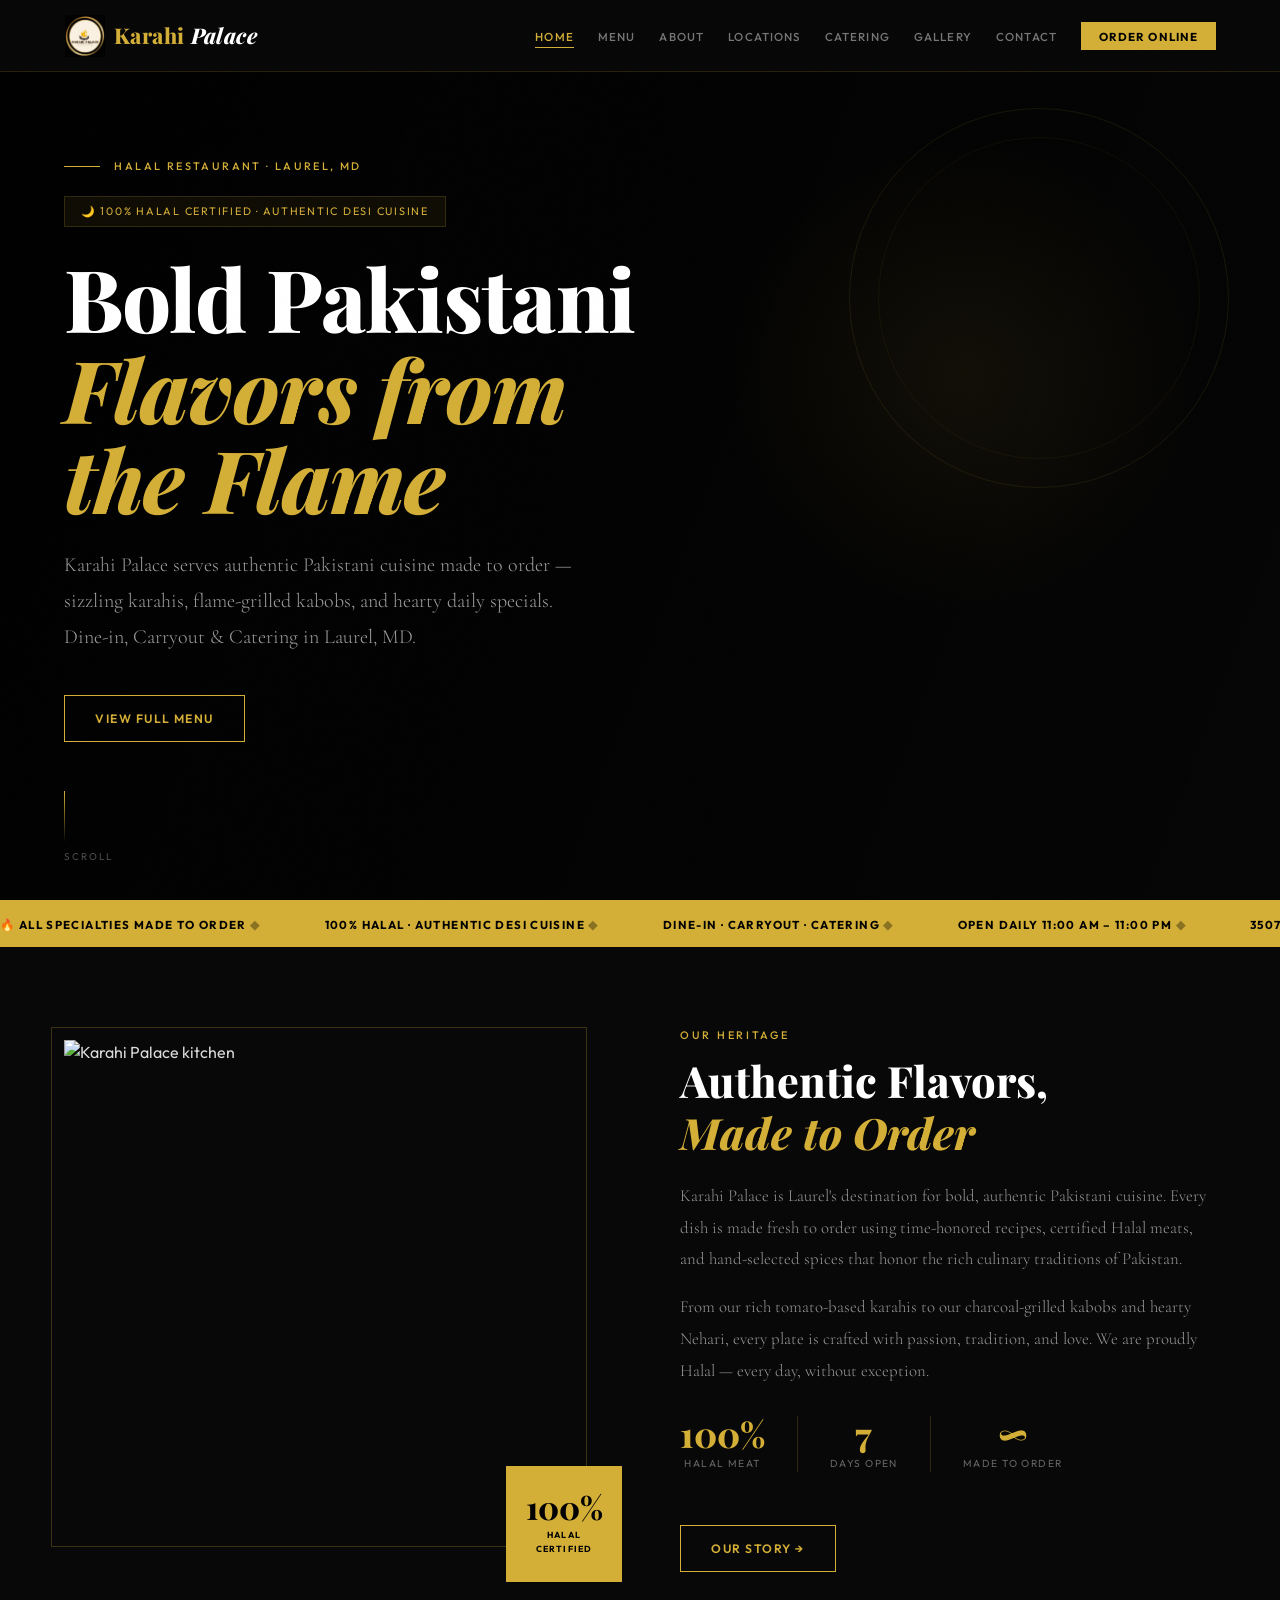
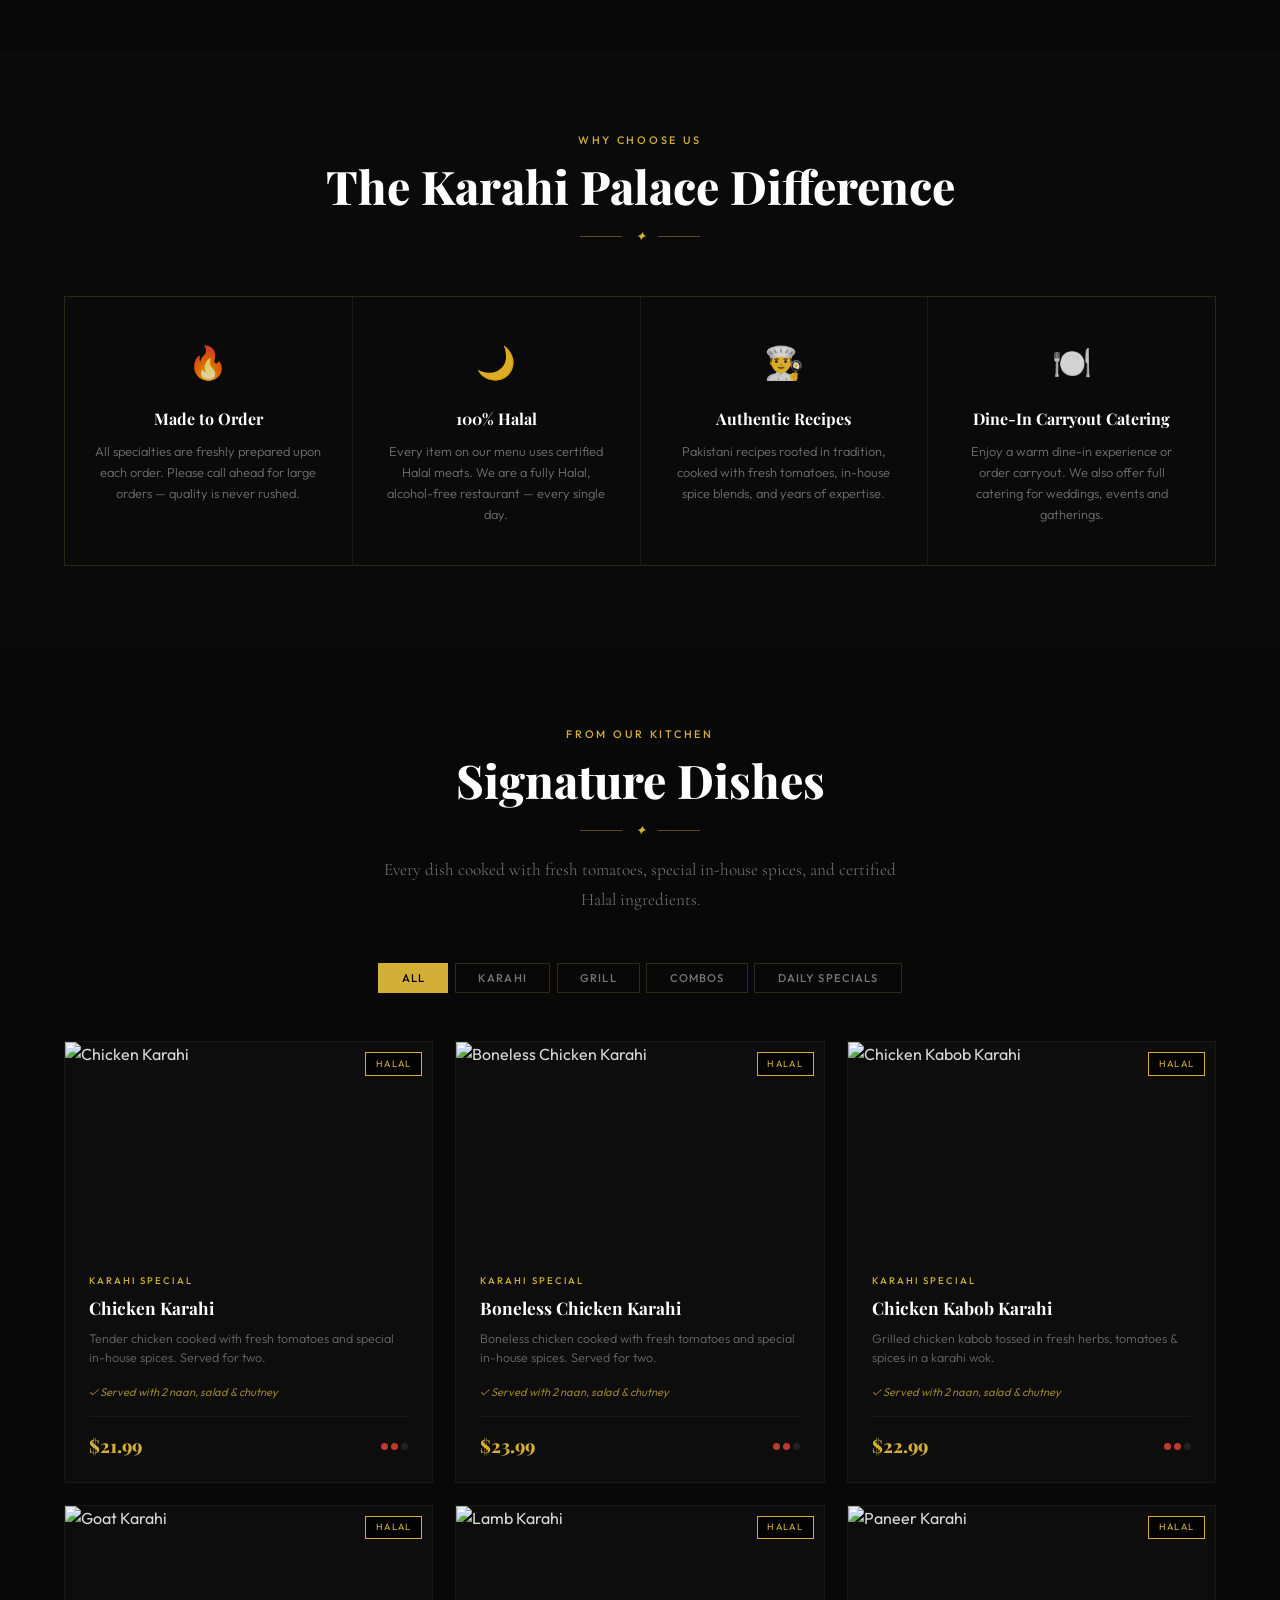
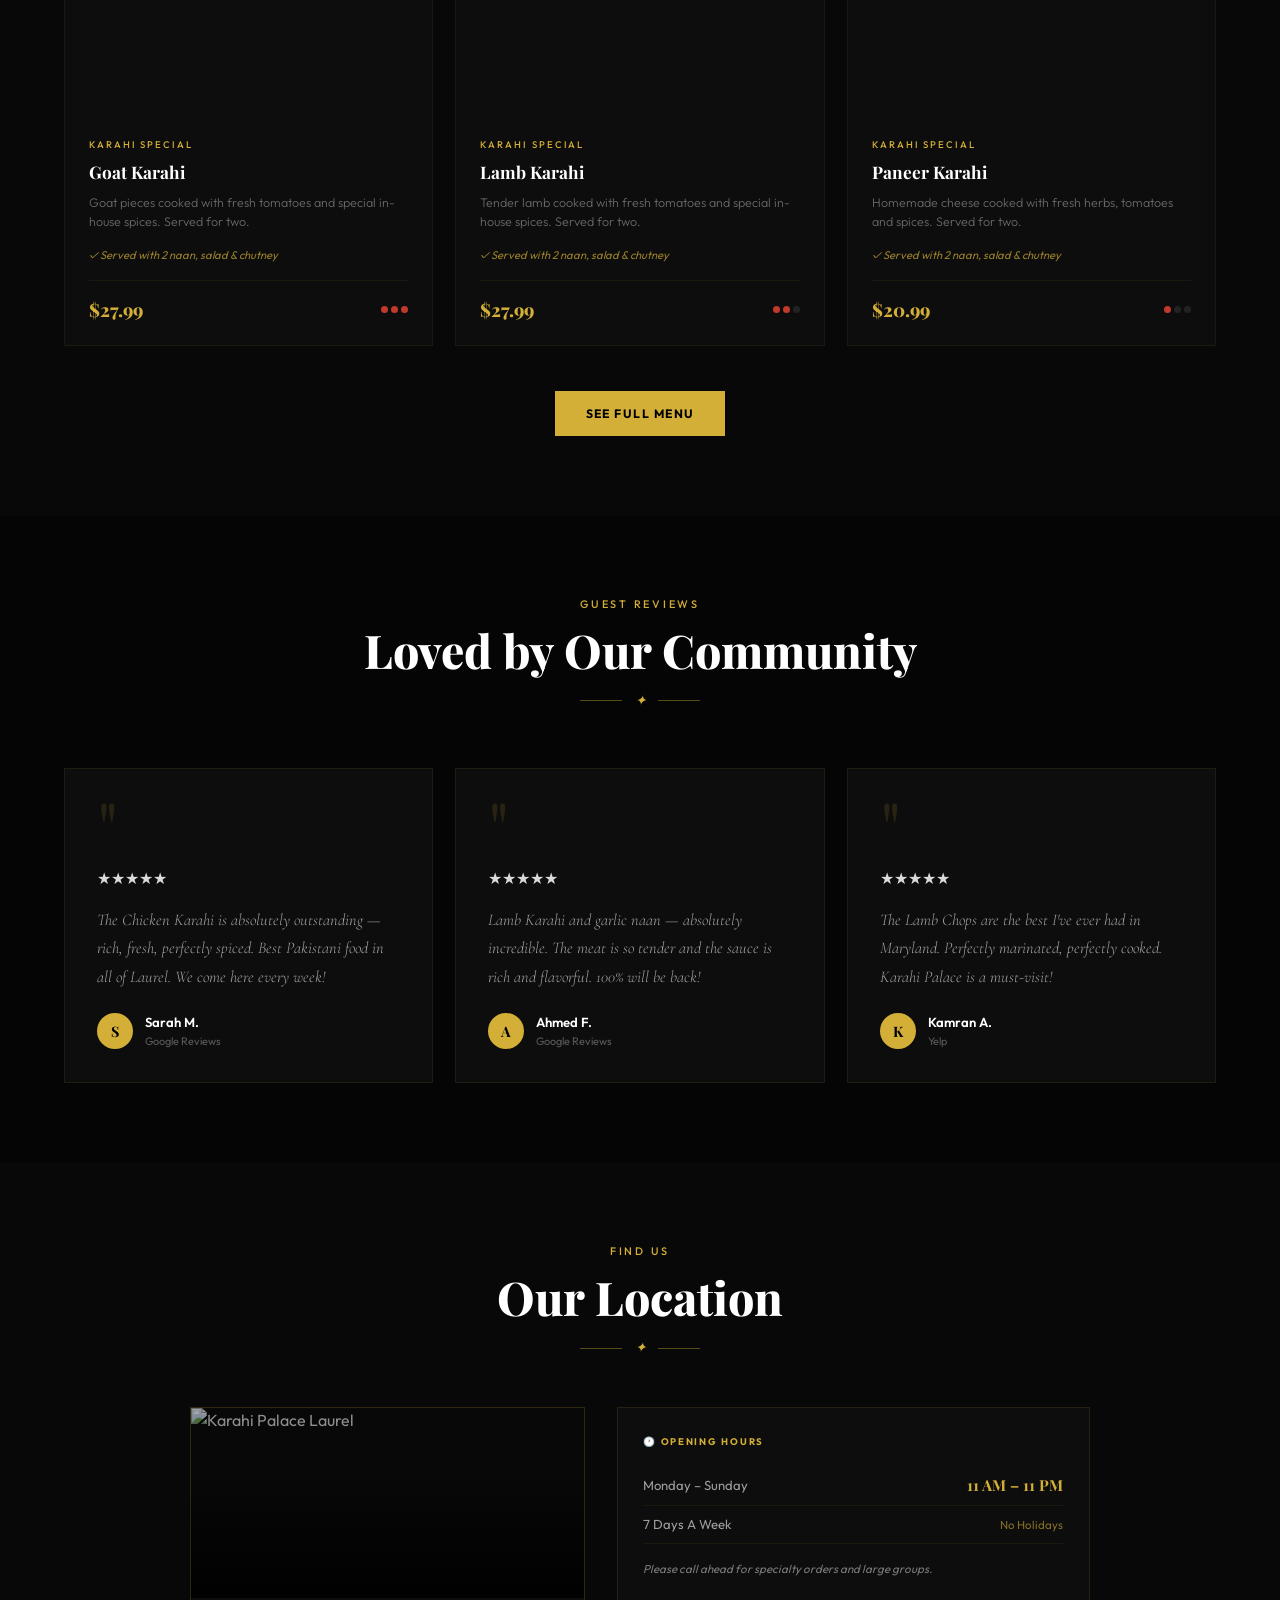
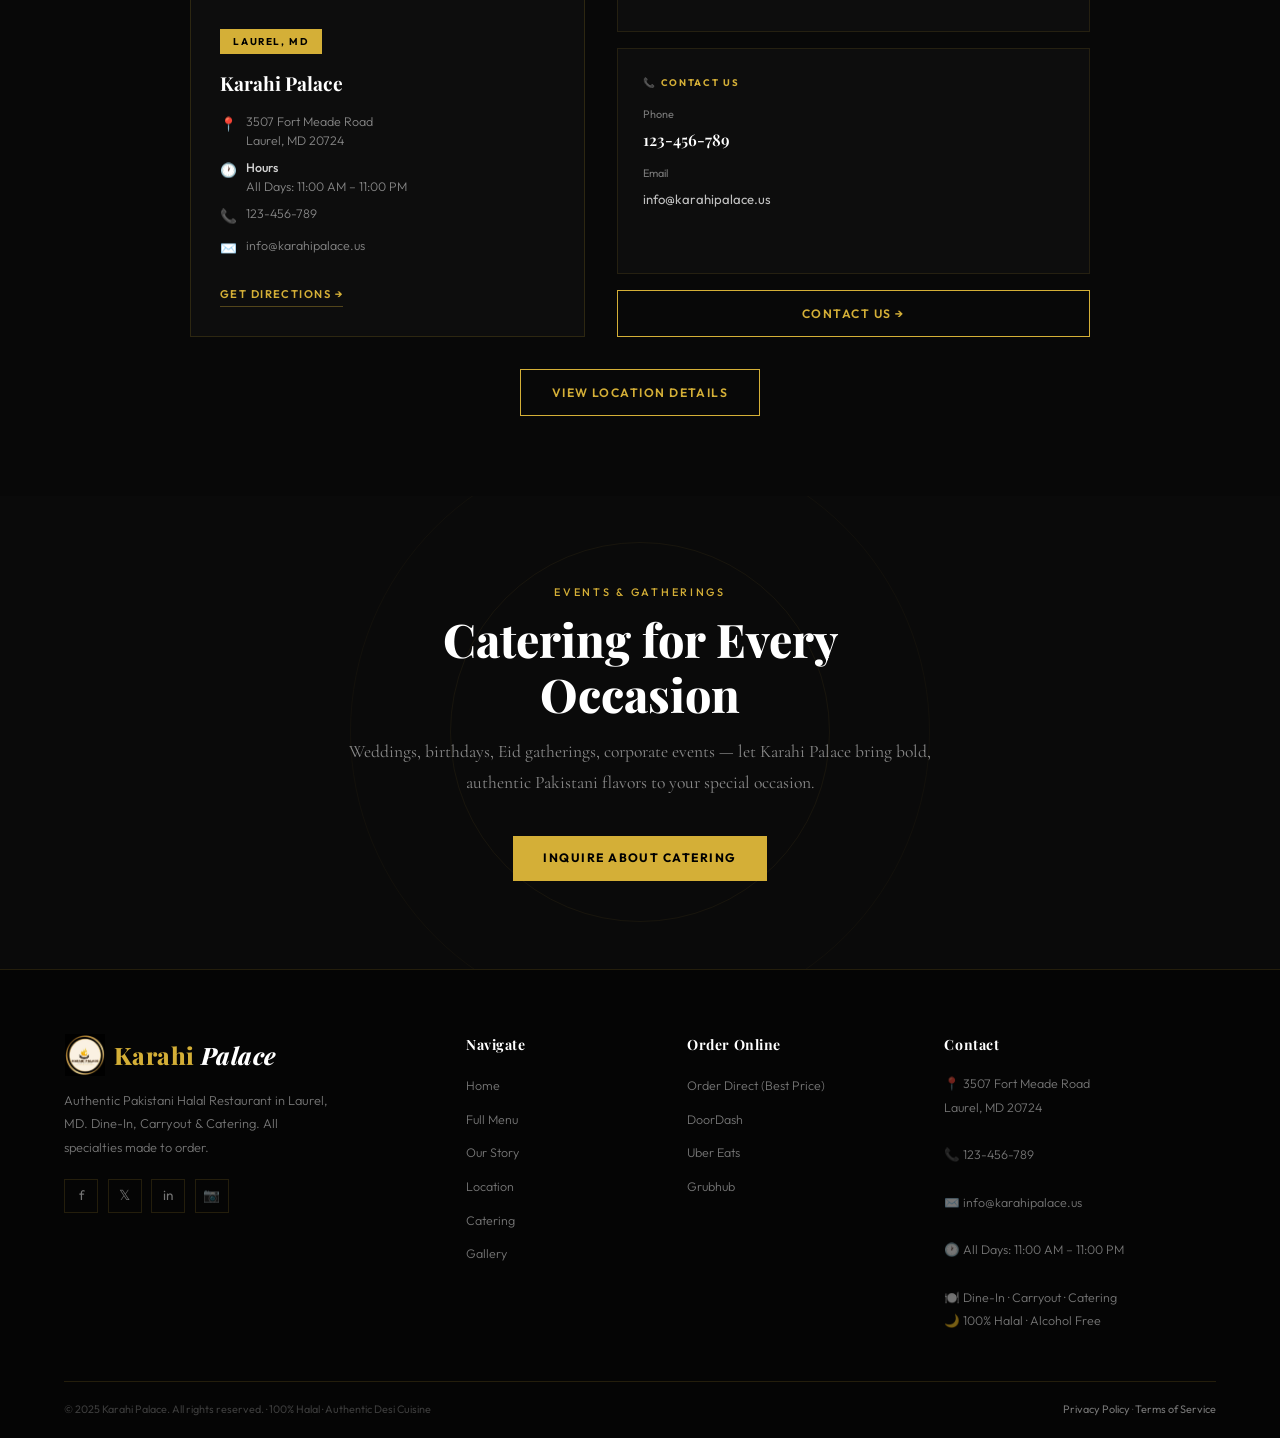
==== index.html @ b8d2f921 "Add files via upload" ====
<!DOCTYPE html>
<html lang="en">
<head>
<meta charset="UTF-8"/>
<meta name="viewport" content="width=device-width,initial-scale=1.0"/>
<link rel="icon" type="image/png" href="logo.png"/>
<title>Karahi Palace | Authentic Pakistani Cuisine | Laurel, MD</title>
<link href="https://fonts.googleapis.com/css2?family=Playfair+Display:ital,wght@0,400;0,600;0,700;0,800;1,400;1,700&family=Cormorant+Garamond:ital,wght@0,300;0,400;0,500;0,600;1,400&family=Outfit:wght@300;400;500;600;700&display=swap" rel="stylesheet"/>
<link rel="stylesheet" href="shared.css"/>
<style>
/* ── HERO ── */
.hero{position:relative;min-height:100vh;display:flex;align-items:center;overflow:hidden}
.hero-bg{position:absolute;inset:0;background:url('https://images.unsplash.com/photo-1603894584373-5ac82b2ae398?w=1920&q=80')center/cover no-repeat}
.hero-overlay{position:absolute;inset:0;background:linear-gradient(110deg,rgba(0,0,0,.93)0%,rgba(0,0,0,.72)50%,rgba(0,0,0,.38)100%)}
.hero-glow{position:absolute;top:15%;right:6%;width:480px;height:480px;border-radius:50%;background:radial-gradient(circle,rgba(212,175,55,.07)0%,transparent 70%);animation:breathe 5s ease-in-out infinite;pointer-events:none}
.hero-ring{position:absolute;top:12%;right:4%;width:380px;height:380px;border-radius:50%;border:1px solid rgba(212,175,55,.1);animation:spin 50s linear infinite;pointer-events:none}
.hero-ring::before{content:'';position:absolute;inset:28px;border-radius:50%;border:1px solid rgba(212,175,55,.06)}
@keyframes breathe{0%,100%{transform:scale(1);opacity:.5}50%{transform:scale(1.12);opacity:1}}
@keyframes spin{from{transform:rotate(0)}to{transform:rotate(360deg)}}
.hero-content{position:relative;z-index:3;padding:0 5%;max-width:750px;animation:fadeUp 1s ease both}
@keyframes fadeUp{from{opacity:0;transform:translateY(45px)}to{opacity:1;transform:translateY(0)}}
.hero-eyebrow{display:flex;align-items:center;gap:.9rem;margin-bottom:1.3rem}
.hero-eyebrow-line{width:36px;height:1px;background:var(--gold);flex-shrink:0}
.hero-eyebrow span{font-size:.68rem;letter-spacing:.22em;text-transform:uppercase;color:var(--gold);font-family:'Outfit',sans-serif;font-weight:500}
.hero-badge{display:inline-flex;align-items:center;gap:.5rem;background:rgba(212,175,55,.07);border:1px solid rgba(212,175,55,.18);padding:.38rem 1rem;font-size:.68rem;letter-spacing:.16em;text-transform:uppercase;color:var(--gold);font-family:'Outfit',sans-serif;margin-bottom:1.6rem}
.hero-title{font-family:'Playfair Display',serif;font-size:clamp(2.4rem,7vw,5.4rem);font-weight:800;line-height:1.05;color:#fff;margin-bottom:1.4rem;letter-spacing:-.01em}
.hero-title em{color:var(--gold);font-style:italic;display:block}
.hero-sub{font-family:'Cormorant Garamond',serif;font-size:clamp(1rem,2vw,1.25rem);color:rgba(255,255,255,.62);line-height:1.8;margin-bottom:2.5rem;font-weight:300;max-width:530px}
.hero-actions{display:flex;gap:1rem;flex-wrap:wrap;align-items:center}
.hero-scroll{position:absolute;bottom:2.2rem;left:5%;z-index:3;display:flex;flex-direction:column;align-items:flex-start;gap:.4rem}
.scroll-text{font-size:.62rem;letter-spacing:.2em;text-transform:uppercase;color:rgba(255,255,255,.3);font-family:'Outfit',sans-serif}
.scroll-bar{width:1px;height:52px;background:linear-gradient(to bottom,var(--gold),transparent);animation:scrollDrop 2.5s ease-in-out infinite}
@keyframes scrollDrop{0%{transform:scaleY(0);transform-origin:top;opacity:0}50%{transform:scaleY(1);opacity:1}100%{transform:scaleY(0);transform-origin:bottom;opacity:0}}

/* TICKER */
.promo-ticker{background:var(--gold);padding:.68rem 0;overflow:hidden;white-space:nowrap}
.ticker-track{display:inline-flex;gap:4rem;animation:ticker 28s linear infinite}
.ticker-item{font-size:.72rem;font-weight:700;letter-spacing:.12em;text-transform:uppercase;color:#000;font-family:'Outfit',sans-serif}
.ticker-sep{color:rgba(0,0,0,.35)}
@keyframes ticker{from{transform:translateX(0)}to{transform:translateX(-50%)}}

/* ABOUT STRIP */
.about-strip{background:var(--black);padding:5rem 5%}
.about-strip-inner{display:grid;grid-template-columns:1fr 1fr;gap:5rem;align-items:center;max-width:1200px;margin:0 auto}
.about-img-wrap{position:relative}
.about-img-wrap img{width:100%;height:520px;object-fit:cover;display:block}
.about-frame{position:absolute;top:-13px;left:-13px;right:13px;bottom:13px;border:1px solid rgba(212,175,55,.25);pointer-events:none}
.about-badge{position:absolute;bottom:-22px;right:-22px;background:var(--gold);color:#000;padding:1.6rem;width:116px;height:116px;display:flex;flex-direction:column;align-items:center;justify-content:center;text-align:center}
.about-badge strong{font-family:'Playfair Display',serif;font-size:2rem;font-weight:800;line-height:1;display:block}
.about-badge span{font-size:.55rem;letter-spacing:.13em;text-transform:uppercase;font-family:'Outfit',sans-serif;font-weight:700;margin-top:.3rem}
.about-text .eyebrow-center{text-align:left}
.about-text h2{font-family:'Playfair Display',serif;font-size:clamp(1.8rem,3.5vw,2.7rem);font-weight:800;color:#fff;margin:.5rem 0 1.3rem;line-height:1.2}
.about-text h2 em{color:var(--gold);font-style:italic}
.about-text p{font-family:'Cormorant Garamond',serif;font-size:1.05rem;color:rgba(255,255,255,.58);line-height:1.9;margin-bottom:1rem;font-weight:300}
.about-stats{display:flex;gap:2rem;margin:1.8rem 0;flex-wrap:wrap}
.stat-item{text-align:center;padding-right:2rem;border-right:1px solid rgba(212,175,55,.18)}
.stat-item:last-child{border-right:none;padding-right:0}
.stat-num{font-family:'Playfair Display',serif;font-size:2.2rem;font-weight:800;color:var(--gold);line-height:1;display:block}
.stat-label{font-size:.64rem;letter-spacing:.14em;text-transform:uppercase;color:rgba(255,255,255,.38);font-family:'Outfit',sans-serif;margin-top:.3rem;display:block}

/* FEATURES */
.features-section{background:#0a0a0a;padding:5rem 5%}
.features-grid{display:grid;grid-template-columns:repeat(4,1fr);gap:1px;background:rgba(212,175,55,.09);border:1px solid rgba(212,175,55,.09);margin-top:3rem}
.feature-box{background:#0a0a0a;padding:2.5rem 1.8rem;text-align:center;position:relative;overflow:hidden;transition:background .3s}
.feature-box::before{content:'';position:absolute;top:0;left:0;right:0;height:2px;background:var(--gold);transform:scaleX(0);transform-origin:left;transition:transform .5s}
.feature-box:hover{background:#0f0f0f}
.feature-box:hover::before{transform:scaleX(1)}
.feature-icon{font-size:2rem;margin-bottom:1.1rem;display:block}
.feature-title{font-family:'Playfair Display',serif;font-size:1rem;font-weight:700;color:#fff;margin-bottom:.6rem}
.feature-desc{font-size:.8rem;color:rgba(255,255,255,.42);line-height:1.65;font-family:'Outfit',sans-serif;font-weight:300}

/* MENU PREVIEW */
.menu-preview{background:var(--black);padding:5rem 5%}
.menu-tabs-wrap{display:flex;justify-content:center;gap:.4rem;flex-wrap:wrap;margin-bottom:3rem}
.tab-pill{background:transparent;border:1px solid rgba(212,175,55,.2);color:rgba(255,255,255,.45);padding:.45rem 1.4rem;font-size:.7rem;letter-spacing:.1em;text-transform:uppercase;cursor:pointer;font-family:'Outfit',sans-serif;font-weight:500;transition:all .3s}
.tab-pill.active,.tab-pill:hover{background:var(--gold);border-color:var(--gold);color:#000}
.menu-cards{display:grid;grid-template-columns:repeat(3,1fr);gap:1.4rem;margin-bottom:2.8rem}
.dish-card{background:var(--card-bg);border:1px solid rgba(212,175,55,.07);overflow:hidden;transition:transform .4s,box-shadow .4s,border-color .4s;display:flex;flex-direction:column}
.dish-card:hover{transform:translateY(-6px);box-shadow:0 28px 55px rgba(0,0,0,.6);border-color:rgba(212,175,55,.28)}
.dish-card-img-wrap{overflow:hidden;position:relative;flex-shrink:0}
.dish-card-img{width:100%;height:210px;object-fit:cover;transition:transform .6s}
.dish-card:hover .dish-card-img{transform:scale(1.07)}
.dish-halal{position:absolute;top:10px;right:10px;background:rgba(0,0,0,.78);border:1px solid var(--gold);padding:.2rem .6rem;font-size:.58rem;letter-spacing:.14em;text-transform:uppercase;color:var(--gold);font-family:'Outfit',sans-serif}
.dish-card-body{padding:1.3rem 1.5rem;flex:1;display:flex;flex-direction:column}
.dish-cat{font-size:.6rem;letter-spacing:.2em;text-transform:uppercase;color:var(--gold);font-family:'Outfit',sans-serif;font-weight:500;margin-bottom:.35rem}
.dish-name{font-family:'Playfair Display',serif;font-size:1.08rem;font-weight:700;color:#fff;margin-bottom:.45rem}
.dish-desc{font-size:.78rem;color:rgba(255,255,255,.38);line-height:1.55;font-family:'Outfit',sans-serif;font-weight:300;flex:1;margin-bottom:1rem}
.dish-includes{font-size:.7rem;color:rgba(212,175,55,.7);font-family:'Outfit',sans-serif;font-style:italic;margin-bottom:.9rem}
.dish-footer{display:flex;justify-content:space-between;align-items:center;border-top:1px solid rgba(212,175,55,.07);padding-top:.9rem}
.dish-price{font-family:'Playfair Display',serif;font-size:1.15rem;font-weight:800;color:var(--gold)}
.dish-spice{display:flex;gap:3px}
.sp{width:7px;height:7px;border-radius:50%;background:rgba(255,255,255,.09)}
.sp.on{background:#c0392b}

/* SAVINGS */
.savings-section{background:var(--gold);padding:5rem 5%}
.savings-inner{max-width:1100px;margin:0 auto;display:grid;grid-template-columns:1.2fr 1fr;gap:5rem;align-items:center}
.savings-text h2{font-family:'Playfair Display',serif;font-size:clamp(1.9rem,4vw,2.9rem);font-weight:800;color:#000;margin-bottom:.9rem;line-height:1.15}
.savings-text p{font-size:.9rem;color:rgba(0,0,0,.68);line-height:1.8;font-family:'Outfit',sans-serif;margin-bottom:1.8rem}
.savings-numbers{display:flex;gap:2.5rem;flex-wrap:wrap}
.save-stat strong{font-family:'Playfair Display',serif;font-size:2.8rem;font-weight:800;color:#000;display:block;line-height:1}
.save-stat span{font-size:.68rem;letter-spacing:.14em;text-transform:uppercase;color:rgba(0,0,0,.55);font-family:'Outfit',sans-serif}
.platforms{display:flex;flex-direction:column;gap:.9rem}
.platform-row{display:flex;align-items:center;justify-content:space-between;background:rgba(0,0,0,.07);padding:1.1rem 1.4rem}
.platform-name{font-family:'Outfit',sans-serif;font-size:.82rem;font-weight:600;color:#000}
.platform-save{font-family:'Playfair Display',serif;font-size:1.05rem;font-weight:700;color:#000}
.platform-vs{font-size:.66rem;color:rgba(0,0,0,.48);font-family:'Outfit',sans-serif;margin-top:.1rem}

/* REVIEWS */
.reviews-section{background:#050505;padding:5rem 5%}
.reviews-grid{display:grid;grid-template-columns:repeat(3,1fr);gap:1.4rem;margin-top:3.5rem}
.review-card{background:#0d0d0d;border:1px solid rgba(212,175,55,.09);padding:2rem;transition:border-color .3s}
.review-card:hover{border-color:rgba(212,175,55,.38)}
.review-qmark{font-family:'Playfair Display',serif;font-size:4.5rem;line-height:.7;color:var(--gold);opacity:.13;margin-bottom:.9rem;display:block}
.review-stars{display:flex;gap:2px;margin-bottom:.9rem}
.star-icon{color:var(--gold);font-size:.88rem}
.review-text{font-family:'Cormorant Garamond',serif;font-size:1.02rem;color:rgba(255,255,255,.62);line-height:1.75;font-weight:300;margin-bottom:1.3rem;font-style:italic}
.reviewer{display:flex;align-items:center;gap:.75rem}
.reviewer-av{width:36px;height:36px;border-radius:50%;background:var(--gold);display:flex;align-items:center;justify-content:center;font-family:'Playfair Display',serif;font-size:.9rem;font-weight:700;color:#000;flex-shrink:0}
.reviewer-name{font-size:.82rem;font-weight:600;color:#fff;font-family:'Outfit',sans-serif}
.reviewer-src{font-size:.68rem;color:rgba(255,255,255,.32);font-family:'Outfit',sans-serif}

/* LOCATIONS PREVIEW */
.locations-section{background:var(--black);padding:5rem 5%}
.loc-cards{display:grid;grid-template-columns:1fr 1fr;gap:1.8rem;max-width:900px;margin:3rem auto 0}
.loc-card{border:1px solid rgba(212,175,55,.18);overflow:hidden;transition:transform .3s,border-color .3s}
.loc-card:hover{transform:translateY(-4px);border-color:rgba(212,175,55,.4)}
.loc-card-top{height:190px;position:relative}
.loc-card-top img{width:100%;height:100%;object-fit:cover;filter:grayscale(.25) brightness(.65)}
.loc-card-top::after{content:'';position:absolute;inset:0;background:linear-gradient(to bottom,transparent 30%,rgba(0,0,0,.92))}
.loc-card-body{background:#0d0d0d;padding:1.8rem}
.loc-badge{display:inline-block;background:var(--gold);color:#000;font-size:.62rem;letter-spacing:.16em;text-transform:uppercase;padding:.28rem .85rem;font-family:'Outfit',sans-serif;font-weight:700;margin-bottom:.85rem}
.loc-name{font-family:'Playfair Display',serif;font-size:1.2rem;font-weight:700;color:#fff;margin-bottom:.9rem}
.loc-detail{display:flex;gap:.6rem;align-items:flex-start;margin-bottom:.55rem}
.loc-detail-icon{color:var(--gold);font-size:.85rem;flex-shrink:0;margin-top:1px}
.loc-detail-text{font-size:.78rem;color:rgba(255,255,255,.5);line-height:1.5;font-family:'Outfit',sans-serif;font-weight:300}
.loc-detail-text strong{color:rgba(255,255,255,.82);font-weight:500;display:block}
.loc-dir{display:inline-flex;align-items:center;gap:.4rem;margin-top:1.1rem;font-size:.7rem;letter-spacing:.13em;text-transform:uppercase;color:var(--gold);font-family:'Outfit',sans-serif;font-weight:600;text-decoration:none;border-bottom:1px solid rgba(212,175,55,.35);padding-bottom:2px;transition:border-color .3s}
.loc-dir:hover{border-color:var(--gold)}

/* CATERING CTA */
.catering-cta{background:#0a0a0a;padding:5.5rem 5%;text-align:center;position:relative;overflow:hidden}
.catering-cta::before{content:'';position:absolute;top:50%;left:50%;transform:translate(-50%,-50%);width:580px;height:580px;border-radius:50%;border:1px solid rgba(212,175,55,.04);pointer-events:none}
.catering-cta::after{content:'';position:absolute;top:50%;left:50%;transform:translate(-50%,-50%);width:380px;height:380px;border-radius:50%;border:1px solid rgba(212,175,55,.07);pointer-events:none}
.catering-cta-inner{position:relative;z-index:1;max-width:600px;margin:0 auto}
.catering-cta h2{font-family:'Playfair Display',serif;font-size:clamp(1.8rem,4vw,2.9rem);font-weight:800;color:#fff;margin-bottom:.9rem;line-height:1.2}
.catering-cta p{font-family:'Cormorant Garamond',serif;font-size:1.1rem;color:rgba(255,255,255,.52);line-height:1.75;margin-bottom:2.3rem}

/* ══ RESPONSIVE ══ */
@media(max-width:1024px){
  .about-strip-inner{grid-template-columns:1fr;gap:3.5rem}
  .about-img-wrap img{height:400px}
  .about-badge{bottom:-18px;right:-10px;width:100px;height:100px;padding:1.2rem}
  .about-badge strong{font-size:1.7rem}
  .features-grid{grid-template-columns:repeat(2,1fr)}
  .menu-cards{grid-template-columns:repeat(2,1fr)}
  .savings-inner{grid-template-columns:1fr;gap:3rem}
  .reviews-grid{grid-template-columns:repeat(2,1fr)}
  .hero-ring,.hero-glow{display:none}
}
@media(max-width:768px){
  .hero{min-height:100svh}
  .hero-content{padding:0 4%;max-width:100%}
  .hero-title{font-size:clamp(2rem,8vw,3.2rem)}
  .hero-sub{font-size:1rem;max-width:100%}
  .hero-actions{flex-direction:column;align-items:flex-start;gap:.8rem}
  .about-strip{padding:4rem 4%}
  .about-badge{width:90px;height:90px;bottom:-16px;right:-8px;padding:1rem}
  .about-badge strong{font-size:1.5rem}
  .features-section{padding:4rem 4%}
  .menu-preview{padding:4rem 4%}
  .menu-cards{grid-template-columns:1fr}
  .savings-section{padding:4rem 4%}
  .savings-numbers{gap:1.5rem}
  .reviews-section{padding:4rem 4%}
  .reviews-grid{grid-template-columns:1fr}
  .locations-section{padding:4rem 4%}
  .loc-cards{grid-template-columns:1fr;max-width:500px}
  .loc-grid-layout{grid-template-columns:1fr !important}
  .catering-cta{padding:4rem 4%}
  .catering-cta::before,.catering-cta::after{display:none}
  .about-stats{gap:1.2rem}
  .stat-item{padding-right:1.2rem}
}
@media(max-width:480px){
  .hero-title{font-size:2rem}
  .hero-badge{font-size:.6rem}
  .features-grid{grid-template-columns:1fr}
  .menu-tabs-wrap{gap:.3rem}
  .tab-pill{padding:.4rem 1rem;font-size:.65rem}
  .platform-row{flex-direction:column;align-items:flex-start;gap:.3rem}
  .savings-numbers{flex-direction:column;gap:1rem}
}
</style>
</head>
<body>

<nav class="navbar" id="navbar">
  <a href="index.html" class="nav-logo" style="display:flex;align-items:center;gap:0;"><img src="logo.png" alt="Karahi Palace Logo" style="height:42px;width:42px;object-fit:contain;flex-shrink:0;margin-right:2px;">Karahi <em>Palace</em></a>
  <ul class="nav-links">
    <li><a href="index.html" class="active">Home</a></li>
    <li><a href="menu.html">Menu</a></li>
    <li><a href="about.html">About</a></li>
    <li><a href="locations.html">Locations</a></li>
    <li><a href="catering.html">Catering</a></li>
    <li><a href="gallery.html">Gallery</a></li>
    <li><a href="contact.html">Contact</a></li>
    <li><a href="order.html" class="nav-order-btn">Order Online</a></li>
  </ul>
  <button class="hamburger" id="hamburger" aria-label="Open menu"><span></span><span></span><span></span></button>
</nav>

<div class="mobile-nav" id="mobileNav">
  <ul>
    <li><a href="index.html">Home</a></li>
    <li><a href="menu.html">Menu</a></li>
    <li><a href="about.html">About</a></li>
    <li><a href="locations.html">Locations</a></li>
    <li><a href="catering.html">Catering</a></li>
    <li><a href="gallery.html">Gallery</a></li>
    <li><a href="contact.html">Contact</a></li>
  <li><a href="order.html" class="mobile-order">Order Online</a></li>
  </ul>
</div>

<!-- HERO -->
<section class="hero">
  <div class="hero-bg"></div>
  <div class="hero-overlay"></div>
  <div class="hero-glow"></div>
  <div class="hero-ring"></div>
  <div class="hero-content">
    <div class="hero-eyebrow"><div class="hero-eyebrow-line"></div><span>Halal Restaurant · Laurel, MD</span></div>
    <div class="hero-badge">🌙 100% Halal Certified · Authentic Desi Cuisine</div>
    <h1 class="hero-title">Bold Pakistani<br/><em>Flavors from the Flame</em></h1>
    <p class="hero-sub">Karahi Palace serves authentic Pakistani cuisine made to order — sizzling karahis, flame-grilled kabobs, and hearty daily specials. Dine-in, Carryout & Catering in Laurel, MD.</p>
    <div class="hero-actions">
      <!-- <a href="#" class="btn-gold">Order Online</a> -->
      <a href="menu.html" class="btn-outline-gold">View Full Menu</a>
    </div>
  </div>
  <div class="hero-scroll"><div class="scroll-bar"></div><span class="scroll-text">Scroll</span></div>
</section>

<!-- TICKER -->
<div class="promo-ticker">
  <div class="ticker-track">
    <span class="ticker-item">🔥 All Specialties Made to Order <span class="ticker-sep">◆</span></span>
    <span class="ticker-item">100% Halal · Authentic Desi Cuisine <span class="ticker-sep">◆</span></span>
    <span class="ticker-item">Dine-In · Carryout · Catering <span class="ticker-sep">◆</span></span>
    <span class="ticker-item">Open Daily 11:00 AM – 11:00 PM <span class="ticker-sep">◆</span></span>
    <span class="ticker-item">3507 Fort Meade Rd, Laurel, MD 20724 <span class="ticker-sep">◆</span></span>
    <span class="ticker-item">🔥 All Specialties Made to Order <span class="ticker-sep">◆</span></span>
    <span class="ticker-item">100% Halal · Authentic Desi Cuisine <span class="ticker-sep">◆</span></span>
    <span class="ticker-item">Dine-In · Carryout · Catering <span class="ticker-sep">◆</span></span>
    <span class="ticker-item">Open Daily 11:00 AM – 11:00 PM <span class="ticker-sep">◆</span></span>
    <span class="ticker-item">3507 Fort Meade Rd, Laurel, MD 20724 <span class="ticker-sep">◆</span></span>
  </div>
</div>

<!-- ABOUT STRIP -->
<section class="about-strip">
  <div class="about-strip-inner">
    <div class="about-img-wrap reveal">
      <img src="https://images.unsplash.com/photo-1574484284002-952d92456975?w=800&q=85" alt="Karahi Palace kitchen"/>
      <div class="about-frame"></div>
      <div class="about-badge"><strong>100%</strong><span>Halal Certified</span></div>
    </div>
    <div class="about-text reveal reveal-d1">
      <span class="eyebrow-center">Our Heritage</span>
      <h2>Authentic Flavors,<br/><em>Made to Order</em></h2>
      <p>Karahi Palace is Laurel's destination for bold, authentic Pakistani cuisine. Every dish is made fresh to order using time-honored recipes, certified Halal meats, and hand-selected spices that honor the rich culinary traditions of Pakistan.</p>
      <p>From our rich tomato-based karahis to our charcoal-grilled kabobs and hearty Nehari, every plate is crafted with passion, tradition, and love. We are proudly Halal — every day, without exception.</p>
      <div class="about-stats">
        <div class="stat-item"><span class="stat-num">100%</span><span class="stat-label">Halal Meat</span></div>
        <div class="stat-item"><span class="stat-num">7</span><span class="stat-label">Days Open</span></div>
        <div class="stat-item"><span class="stat-num">∞</span><span class="stat-label">Made to Order</span></div>
      </div>
      <a href="about.html" class="btn-outline-gold" style="margin-top:1.5rem">Our Story →</a>
    </div>
  </div>
</section>

<!-- FEATURES -->
<section class="features-section">
  <div class="section-header reveal">
    <span class="eyebrow-center">Why Choose Us</span>
    <h2 class="section-title">The Karahi Palace Difference</h2>
    <div class="gold-divider"><span></span><i>✦</i><span></span></div>
  </div>
  <div class="features-grid">
    <div class="feature-box reveal"><span class="feature-icon">🔥</span><div class="feature-title">Made to Order</div><div class="feature-desc">All specialties are freshly prepared upon each order. Please call ahead for large orders — quality is never rushed.</div></div>
    <div class="feature-box reveal reveal-d1"><span class="feature-icon">🌙</span><div class="feature-title">100% Halal</div><div class="feature-desc">Every item on our menu uses certified Halal meats. We are a fully Halal, alcohol-free restaurant — every single day.</div></div>
    <div class="feature-box reveal reveal-d2"><span class="feature-icon">👨‍🍳</span><div class="feature-title">Authentic Recipes</div><div class="feature-desc">Pakistani recipes rooted in tradition, cooked with fresh tomatoes, in-house spice blends, and years of expertise.</div></div>
    <div class="feature-box reveal reveal-d3"><span class="feature-icon">🍽️</span><div class="feature-title">Dine-In Carryout Catering</div><div class="feature-desc">Enjoy a warm dine-in experience or order carryout. We also offer full catering for weddings, events and gatherings.</div></div>
  </div>
</section>

<!-- MENU PREVIEW -->
<section class="menu-preview">
  <div class="section-header reveal">
    <span class="eyebrow-center">From Our Kitchen</span>
    <h2 class="section-title">Signature Dishes</h2>
    <div class="gold-divider"><span></span><i>✦</i><span></span></div>
    <p class="section-sub">Every dish cooked with fresh tomatoes, special in-house spices, and certified Halal ingredients.</p>
  </div>
  <div class="menu-tabs-wrap">
    <button class="tab-pill active" data-tab="all">All</button>
    <button class="tab-pill" data-tab="karahi">Karahi</button>
    <button class="tab-pill" data-tab="grill">Grill</button>
    <button class="tab-pill" data-tab="combo">Combos</button>
    <button class="tab-pill" data-tab="special">Daily Specials</button>
  </div>
  <div class="menu-cards" id="homeMenuGrid"></div>
  <div style="text-align:center"><a href="menu.html" class="btn-gold">See Full Menu</a></div>
</section>

<!-- SAVINGS -->
<!-- <section class="savings-section">
  <div class="savings-inner">
    <div class="savings-text reveal">
      <h2>Order Direct & Save More</h2>
      <p>Skip third-party delivery apps and their hidden fees. When you order directly through us, you get the full menu experience at the best possible price.</p>
      <div class="savings-numbers">
        <div class="save-stat"><strong>$0</strong><span>Service Fees</span></div>
        <div class="save-stat"><strong>35%</strong><span>Avg Savings</span></div>
        <div class="save-stat"><strong>🏆</strong><span>Earn Rewards</span></div>
      </div>
      <a href="#" class="btn-black" style="margin-top:2rem">Order Now — No Fees</a>
    </div>
    <div class="platforms reveal reveal-d1">
      <div class="platform-row"><div class="platform-name">Order via Our Website</div><div><div class="platform-save">Best Price</div><div class="platform-vs">✓ No fees · Earn rewards</div></div></div>
      <div class="platform-row"><div class="platform-name">DoorDash</div><div><div class="platform-save">+15–30% Extra</div><div class="platform-vs">Service + delivery fees</div></div></div>
      <div class="platform-row"><div class="platform-name">Uber Eats</div><div><div class="platform-save">+15–35% Extra</div><div class="platform-vs">Service + delivery fees</div></div></div>
      <div class="platform-row"><div class="platform-name">Grubhub</div><div><div class="platform-save">+15–25% Extra</div><div class="platform-vs">Service + delivery fees</div></div></div>
    </div>
  </div>
</section> -->

<!-- REVIEWS -->
<section class="reviews-section">
  <div class="section-header reveal">
    <span class="eyebrow-center">Guest Reviews</span>
    <h2 class="section-title">Loved by Our Community</h2>
    <div class="gold-divider"><span></span><i>✦</i><span></span></div>
  </div>
  <div class="reviews-grid">
    <div class="review-card reveal"><span class="review-qmark">"</span><div class="review-stars">★★★★★</div><p class="review-text">The Chicken Karahi is absolutely outstanding — rich, fresh, perfectly spiced. Best Pakistani food in all of Laurel. We come here every week!</p><div class="reviewer"><div class="reviewer-av">S</div><div><div class="reviewer-name">Sarah M.</div><div class="reviewer-src">Google Reviews</div></div></div></div>
    <div class="review-card reveal reveal-d1"><span class="review-qmark">"</span><div class="review-stars">★★★★★</div><p class="review-text">Lamb Karahi and garlic naan — absolutely incredible. The meat is so tender and the sauce is rich and flavorful. 100% will be back!</p><div class="reviewer"><div class="reviewer-av">A</div><div><div class="reviewer-name">Ahmed F.</div><div class="reviewer-src">Google Reviews</div></div></div></div>
    <div class="review-card reveal reveal-d2"><span class="review-qmark">"</span><div class="review-stars">★★★★★</div><p class="review-text">The Lamb Chops are the best I've ever had in Maryland. Perfectly marinated, perfectly cooked. Karahi Palace is a must-visit!</p><div class="reviewer"><div class="reviewer-av">K</div><div><div class="reviewer-name">Kamran A.</div><div class="reviewer-src">Yelp</div></div></div></div>
  </div>
</section>

<!-- LOCATIONS -->
<section class="locations-section">
  <div class="section-header reveal">
    <span class="eyebrow-center">Find Us</span>
    <h2 class="section-title">Our Location</h2>
    <div class="gold-divider"><span></span><i>✦</i><span></span></div>
  </div>
  <div class="loc-grid-layout" style="max-width:900px;margin:3rem auto 0;display:grid;grid-template-columns:1fr 1.2fr;gap:2rem;align-items:stretch">
    <!-- Card -->
    <div class="loc-card reveal" style="margin:0">
      <div class="loc-card-top"><img src="https://images.unsplash.com/photo-1555396273-367ea4eb4db5?w=700&q=80" alt="Karahi Palace Laurel"/></div>
      <div class="loc-card-body">
        <span class="loc-badge">Laurel, MD</span>
        <div class="loc-name">Karahi Palace</div>
        <div class="loc-detail"><span class="loc-detail-icon">📍</span><div class="loc-detail-text">3507 Fort Meade Road<br/>Laurel, MD 20724</div></div>
        <div class="loc-detail"><span class="loc-detail-icon">🕐</span><div class="loc-detail-text"><strong>Hours</strong>All Days: 11:00 AM – 11:00 PM</div></div>
        <div class="loc-detail"><span class="loc-detail-icon">📞</span><div class="loc-detail-text"><a href="tel:+13017761234" style="color:inherit;text-decoration:none">123-456-789</a></div></div>
        <div class="loc-detail"><span class="loc-detail-icon">✉️</span><div class="loc-detail-text"><a href="mailto:info@karahipalace.us" style="color:inherit;text-decoration:none">info@karahipalace.us</a></div></div>
        <a href="https://maps.google.com/?q=3507+Fort+Meade+Rd+Laurel+MD+20724" target="_blank" class="loc-dir">Get Directions →</a>
      </div>
    </div>
    <!-- Info panel -->
    <div class="reveal reveal-d1" style="display:flex;flex-direction:column;gap:1rem">
      <div style="background:var(--card-bg);border:1px solid rgba(212,175,55,.12);padding:1.6rem;flex:1">
        <span style="font-size:.6rem;letter-spacing:.18em;text-transform:uppercase;color:var(--gold);font-family:'Outfit',sans-serif;font-weight:700;display:block;margin-bottom:1rem">🕐 Opening Hours</span>
        <div style="display:flex;justify-content:space-between;align-items:center;padding:.5rem 0;border-bottom:1px solid rgba(212,175,55,.07)">
          <span style="font-family:'Outfit',sans-serif;font-size:.82rem;color:rgba(255,255,255,.6)">Monday – Sunday</span>
          <span style="font-family:'Playfair Display',serif;font-size:.95rem;font-weight:700;color:var(--gold)">11 AM – 11 PM</span>
        </div>
        <div style="display:flex;justify-content:space-between;align-items:center;padding:.5rem 0;border-bottom:1px solid rgba(212,175,55,.07)">
          <span style="font-family:'Outfit',sans-serif;font-size:.82rem;color:rgba(255,255,255,.6)">7 Days A Week</span>
          <span style="font-family:'Outfit',sans-serif;font-size:.72rem;color:rgba(212,175,55,.6)">No Holidays</span>
        </div>
        <p style="font-size:.72rem;color:var(--text-muted);font-family:'Outfit',sans-serif;margin-top:1rem;font-style:italic;line-height:1.6">Please call ahead for specialty orders and large groups.</p>
      </div>
      <div style="background:var(--card-bg);border:1px solid rgba(212,175,55,.12);padding:1.6rem;flex:1">
        <span style="font-size:.6rem;letter-spacing:.18em;text-transform:uppercase;color:var(--gold);font-family:'Outfit',sans-serif;font-weight:700;display:block;margin-bottom:1rem">📞 Contact Us</span>
        <div style="margin-bottom:.75rem">
          <div style="font-size:.68rem;color:var(--text-muted);font-family:'Outfit',sans-serif;margin-bottom:.2rem">Phone</div>
          <a href="tel:+13017761234" style="font-family:'Playfair Display',serif;font-size:1rem;font-weight:600;color:#fff;text-decoration:none">123-456-789</a>
        </div>
        <div>
          <div style="font-size:.68rem;color:var(--text-muted);font-family:'Outfit',sans-serif;margin-bottom:.2rem">Email</div>
          <a href="mailto:info@karahipalace.us" style="font-family:'Outfit',sans-serif;font-size:.82rem;color:rgba(255,255,255,.75);text-decoration:none">info@karahipalace.us</a>
        </div>
      </div>
      <div style="text-align:center"><a href="contact.html" class="btn-outline-gold" style="display:inline-block;width:100%;box-sizing:border-box;text-align:center">Contact Us →</a></div>
    </div>
  </div>
  <div style="text-align:center;margin-top:2rem"><a href="locations.html" class="btn-outline-gold">View Location Details</a></div>
</section>

<!-- CATERING CTA -->
<section class="catering-cta">
  <div class="catering-cta-inner reveal">
    <span class="eyebrow-center">Events & Gatherings</span>
    <h2>Catering for Every Occasion</h2>
    <p>Weddings, birthdays, Eid gatherings, corporate events — let Karahi Palace bring bold, authentic Pakistani flavors to your special occasion.</p>
    <a href="catering.html" class="btn-gold">Inquire About Catering</a>
  </div>
</section>

<!-- FOOTER -->
<div id="site-footer"></div>

<script src="shared.js"></script>
<script>
// PDF MENU DATA — exact items from the PDF
const homeDishes = [
  // KARAHI SPECIALS
  {cat:'Karahi Special',name:'Chicken Karahi',desc:'Tender chicken cooked with fresh tomatoes and special in-house spices. Served for two.',price:'$21.99',img:'https://images.unsplash.com/photo-1603894584373-5ac82b2ae398?w=600&q=80',tab:'karahi',spice:2,popular:true,includes:'Served with 2 naan, salad & chutney'},
  {cat:'Karahi Special',name:'Boneless Chicken Karahi',desc:'Boneless chicken cooked with fresh tomatoes and special in-house spices. Served for two.',price:'$23.99',img:'https://images.unsplash.com/photo-1574484284002-952d92456975?w=600&q=80',tab:'karahi',spice:2,popular:false,includes:'Served with 2 naan, salad & chutney'},
  {cat:'Karahi Special',name:'Chicken Kabob Karahi',desc:'Grilled chicken kabob tossed in fresh herbs, tomatoes & spices in a karahi wok.',price:'$22.99',img:'https://images.unsplash.com/photo-1606491956689-2ea866880c84?w=600&q=80',tab:'karahi',spice:2,popular:false,includes:'Served with 2 naan, salad & chutney'},
  {cat:'Karahi Special',name:'Goat Karahi',desc:'Goat pieces cooked with fresh tomatoes and special in-house spices. Served for two.',price:'$27.99',img:'https://images.unsplash.com/photo-1631452180519-c014fe946bc7?w=600&q=80',tab:'karahi',spice:3,popular:false,includes:'Served with 2 naan, salad & chutney'},
  {cat:'Karahi Special',name:'Lamb Karahi',desc:'Tender lamb cooked with fresh tomatoes and special in-house spices. Served for two.',price:'$27.99',img:'https://images.unsplash.com/photo-1645177628172-a94c1f96e6db?w=600&q=80',tab:'karahi',spice:2,popular:true,includes:'Served with 2 naan, salad & chutney'},
  {cat:'Karahi Special',name:'Paneer Karahi',desc:'Homemade cheese cooked with fresh herbs, tomatoes and spices. Served for two.',price:'$20.99',img:'https://images.unsplash.com/photo-1567188040759-fb8a883dc6d8?w=600&q=80',tab:'karahi',spice:1,popular:false,includes:'Served with 2 naan, salad & chutney'},
  {cat:'Karahi Special',name:'Beef Kabob Karahi',desc:'Grilled beef seekh kabob tossed in fresh herbs, tomatoes & spices. Served for two.',price:'$23.99',img:'https://images.unsplash.com/photo-1574484284002-952d92456975?w=600&q=80',tab:'karahi',spice:2,popular:false,includes:'Served with 2 naan, salad & chutney'},
  // GRILL
  {cat:'From the Grill',name:'Chicken Boti Kabob',desc:'Boneless chicken marinated with fresh herbs and special in-house spices, charcoal grilled.',price:'$11.99',img:'https://images.unsplash.com/photo-1599487488170-d11ec9c172f0?w=600&q=80',tab:'grill',spice:2,popular:true,includes:'Served with 1 naan, 1 side, salad & chutney'},
  {cat:'From the Grill',name:'Chicken Tikka With Bone',desc:'Marinated bone-in chicken grilled with fresh herbs and special in-house spices.',price:'$10.99',img:'https://images.unsplash.com/photo-1567188040759-fb8a883dc6d8?w=600&q=80',tab:'grill',spice:2,popular:false,includes:'Served with 1 naan, 1 side, salad & chutney'},
  {cat:'From the Grill',name:'Chicken Seekh Kabob',desc:'Ground chicken seasoned with fresh onions, herbs and spices, charcoal grilled.',price:'$10.99',img:'https://images.unsplash.com/photo-1606491956689-2ea866880c84?w=600&q=80',tab:'grill',spice:2,popular:false,includes:'Served with 1 naan, 1 side, salad & chutney'},
  {cat:'From the Grill',name:'Lamb Kabob',desc:'Ground lamb blended with special Indian herbs and spices, grilled in the tandoori oven.',price:'$12.99',img:'https://images.unsplash.com/photo-1544025162-d76694265947?w=600&q=80',tab:'grill',spice:2,popular:false,includes:'Served with 1 naan, 1 side, salad & chutney'},
  {cat:'From the Grill',name:'Lamb Chops',desc:'Lamb chops meticulously marinated and slow roasted. A crowd favourite.',price:'$17.99',img:'https://images.unsplash.com/photo-1529692236671-f1f6cf9683ba?w=600&q=80',tab:'grill',spice:1,popular:true,includes:'Served with 1 naan, 1 side, salad & chutney'},
  {cat:'From the Grill',name:'Beef Seekh Kabob',desc:'Ground beef seasoned with fresh herbs and special spices, charcoal grilled.',price:'$11.99',img:'https://images.unsplash.com/photo-1555939594-58d7cb561ad1?w=600&q=80',tab:'grill',spice:2,popular:false,includes:'Served with 1 naan, 1 side, salad & chutney'},
  {cat:'From the Grill',name:'Fried Fish',desc:'Crispy fried fish marinated in special Lahori spices. Light, flavorful and delicious.',price:'$9.99',img:'https://images.unsplash.com/photo-1565557623262-b51c2513a641?w=600&q=80',tab:'grill',spice:2,popular:false,includes:'Served with 1 naan, 1 side, salad & chutney'},
  // COMBOS
  {cat:'Special Combo',name:'Combo 1',desc:'Seekh Kabob & Chicken Boti Kabob — the perfect pairing of two house favourites.',price:'$15.99',img:'https://images.unsplash.com/photo-1606491956689-2ea866880c84?w=600&q=80',tab:'combo',spice:2,popular:false,includes:'Served with 1 naan, 1 side, salad & chutney'},
  {cat:'Special Combo',name:'Combo 2',desc:'Seekh Kabob & Chicken Tikka With Bone — classic combo of smoky beef and charcoal chicken.',price:'$15.99',img:'https://images.unsplash.com/photo-1599487488170-d11ec9c172f0?w=600&q=80',tab:'combo',spice:2,popular:false,includes:'Served with 1 naan, 1 side, salad & chutney'},
  {cat:'Special Combo',name:'Combo 3',desc:'Lamb Kabob & Chicken Boti Kabob — tender lamb paired with juicy boneless chicken.',price:'$19.99',img:'https://images.unsplash.com/photo-1544025162-d76694265947?w=600&q=80',tab:'combo',spice:2,popular:true,includes:'Served with 1 naan, 1 side, salad & chutney'},
  {cat:'Special Combo',name:'Combo 4',desc:'Lamb Kabob & Chicken Tikka With Bone — a rich, hearty combo for true meat lovers.',price:'$19.99',img:'https://images.unsplash.com/photo-1529692236671-f1f6cf9683ba?w=600&q=80',tab:'combo',spice:2,popular:false,includes:'Served with 1 naan, 1 side, salad & chutney'},
  // DAILY SPECIALS
  {cat:'Daily Special',name:'Kofta Curry (Monday)',desc:'Meatballs & boiled eggs in a rich, spiced curry sauce. A Desi comfort classic.',price:'$10.99',img:'https://images.unsplash.com/photo-1631452180519-c014fe946bc7?w=600&q=80',tab:'special',spice:2,popular:false,includes:'With naan, 1 side, salad & chutney'},
  {cat:'Daily Special',name:'Nihari (Weekend)',desc:'Tendered beef shank slow-cooked in deeply spiced Lahori-style gravy.',price:'$9.99',img:'https://images.unsplash.com/photo-1574484284002-952d92456975?w=600&q=80',tab:'special',spice:2,popular:true,includes:'With naan, 1 side, salad & chutney'},
  {cat:'Daily Special',name:'Chicken Biryani (Weekend)',desc:'Chicken in saffron rice, cooked with aromatic spices. (Naan excluded)',price:'$10.99',img:'https://images.unsplash.com/photo-1563379091339-03b21ab4a4f8?w=600&q=80',tab:'special',spice:1,popular:false,includes:'No naan with biryani'},
];

function spHtml(n){return[1,2,3].map(i=>`<div class="sp${i<=n?' on':''}"></div>`).join('')}
function renderHomeMenu(filter='all'){
  const grid=document.getElementById('homeMenuGrid');
  const items=filter==='all'?homeDishes:homeDishes.filter(d=>d.tab===filter);
  grid.innerHTML=items.slice(0,6).map(d=>`
    <div class="dish-card">
      <div class="dish-card-img-wrap">
        <img class="dish-card-img" src="${d.img}" alt="${d.name}" loading="lazy"/>
        <span class="dish-halal">Halal</span>
      </div>
      <div class="dish-card-body">
        <div class="dish-cat">${d.cat}</div>
        <div class="dish-name">${d.name}</div>
        <div class="dish-desc">${d.desc}</div>
        <div class="dish-includes">✓ ${d.includes}</div>
        <div class="dish-footer">
          <span class="dish-price">${d.price}</span>
          <div class="dish-spice">${spHtml(d.spice)}</div>
        </div>
      </div>
    </div>`).join('');
}
renderHomeMenu();
document.querySelectorAll('.tab-pill').forEach(btn=>{
  btn.addEventListener('click',()=>{
    document.querySelectorAll('.tab-pill').forEach(b=>b.classList.remove('active'));
    btn.classList.add('active');
    renderHomeMenu(btn.dataset.tab);
  });
});
</script>
</body>
</html>
---- shared.css ----
/* ==========================================
   KARAHI PALACE – SHARED STYLES
   Black & Gold Luxury Theme | Fully Responsive
   ========================================== */
*,*::before,*::after{margin:0;padding:0;box-sizing:border-box}
:root{
  --gold:#D4AF37;--gold-lt:#F0D060;--gold-dk:#A8862A;
  --black:#080808;--dark:#111;--card-bg:#0d0d0d;
  --border:rgba(212,175,55,.15);--border-hv:rgba(212,175,55,.45);
  --text:rgba(255,255,255,.85);--text-muted:rgba(255,255,255,.45);--text-dim:rgba(255,255,255,.22);
  --nav-h:72px;
}
html{scroll-behavior:smooth;font-size:16px}
body{font-family:'Outfit',sans-serif;background:var(--black);color:var(--text);overflow-x:hidden;line-height:1.6}
body::after{content:'';position:fixed;inset:0;background-image:url("data:image/svg+xml,%3Csvg xmlns='http://www.w3.org/2000/svg' width='200' height='200'%3E%3Cfilter id='n'%3E%3CfeTurbulence type='fractalNoise' baseFrequency='0.9' numOctaves='4'/%3E%3C/filter%3E%3Crect width='200' height='200' filter='url(%23n)' opacity='0.03'/%3E%3C/svg%3E");pointer-events:none;z-index:9999;opacity:.45}
img{max-width:100%;display:block}

/* ── NAVBAR ── */
.navbar{position:fixed;top:0;left:0;width:100%;z-index:1000;display:flex;align-items:center;justify-content:space-between;padding:0 5%;height:var(--nav-h);background:rgba(8,8,8,.95);backdrop-filter:blur(18px);border-bottom:1px solid var(--border);transition:background .4s,border-color .4s}
.navbar.solid{background:rgba(8,8,8,1);border-color:rgba(212,175,55,.28)}
.nav-logo{font-family:'Playfair Display',serif;font-size:1.35rem;font-weight:800;color:var(--gold);text-decoration:none;letter-spacing:.02em;flex-shrink:0;line-height:1}
.nav-logo em{font-style:italic;color:#fff}
.nav-links{display:flex;list-style:none;align-items:center;gap:1.5rem}
.nav-links a{font-size:.72rem;font-weight:500;letter-spacing:.1em;text-transform:uppercase;color:var(--text-muted);text-decoration:none;position:relative;transition:color .3s;font-family:'Outfit',sans-serif;white-space:nowrap}
.nav-links a::after{content:'';position:absolute;bottom:-4px;left:0;width:0;height:1px;background:var(--gold);transition:width .35s cubic-bezier(.4,0,.2,1)}
.nav-links a:hover,.nav-links a.active{color:var(--gold)}
.nav-links a:hover::after,.nav-links a.active::after{width:100%}
.nav-order-btn{background:var(--gold)!important;color:#000!important;padding:.42rem 1.1rem!important;font-weight:700!important;transition:background .3s!important}
.nav-order-btn:hover{background:var(--gold-lt)!important}
.nav-order-btn::after{display:none!important}
.hamburger{display:none;flex-direction:column;gap:5px;background:none;border:none;cursor:pointer;padding:6px;z-index:1100}
.hamburger span{width:24px;height:1.5px;background:#fff;display:block;transition:transform .3s,opacity .3s}
.hamburger.open span:nth-child(1){transform:translateY(6.5px) rotate(45deg)}
.hamburger.open span:nth-child(2){opacity:0}
.hamburger.open span:nth-child(3){transform:translateY(-6.5px) rotate(-45deg)}

/* Mobile Nav */
.mobile-nav{display:none;position:fixed;inset:0;top:var(--nav-h);background:rgba(8,8,8,.99);z-index:998;flex-direction:column;align-items:stretch;justify-content:flex-start;overflow-y:auto}
.mobile-nav.open{display:flex}
.mobile-nav ul{list-style:none;text-align:center;width:100%;padding:1rem 0 2rem}
.mobile-nav ul li{border-bottom:1px solid rgba(212,175,55,.07)}
.mobile-nav ul li:first-child{border-top:1px solid rgba(212,175,55,.07)}
.mobile-nav ul a{display:block;padding:1rem 2rem;font-family:'Playfair Display',serif;font-size:1.35rem;font-weight:600;color:#fff;text-decoration:none;transition:color .3s,background .3s}
.mobile-nav ul a:hover{color:var(--gold);background:rgba(212,175,55,.04)}
.mobile-order{background:var(--gold)!important;color:#000!important;margin:.5rem 1.5rem!important;display:block!important;text-align:center;padding:.9rem 1rem!important;font-family:'Outfit',sans-serif!important;font-size:.8rem!important;font-weight:700!important;letter-spacing:.12em!important;text-transform:uppercase!important;border-bottom:none!important}

/* ── BUTTONS ── */
.btn-gold{display:inline-flex;align-items:center;justify-content:center;gap:.4rem;background:var(--gold);color:#000;padding:.8rem 1.9rem;font-size:.76rem;font-weight:700;letter-spacing:.12em;text-transform:uppercase;font-family:'Outfit',sans-serif;text-decoration:none;border:none;cursor:pointer;transition:background .3s,transform .25s;white-space:nowrap}
.btn-gold:hover{background:var(--gold-lt);transform:translateY(-2px)}
.btn-outline-gold{display:inline-flex;align-items:center;justify-content:center;gap:.4rem;background:transparent;color:var(--gold);padding:.8rem 1.9rem;font-size:.76rem;font-weight:600;letter-spacing:.12em;text-transform:uppercase;font-family:'Outfit',sans-serif;text-decoration:none;border:1px solid var(--gold);cursor:pointer;transition:background .3s,color .3s,transform .25s;white-space:nowrap}
.btn-outline-gold:hover{background:var(--gold);color:#000;transform:translateY(-2px)}
.btn-black{display:inline-flex;align-items:center;justify-content:center;background:#000;color:var(--gold);padding:.8rem 1.9rem;font-size:.76rem;font-weight:700;letter-spacing:.12em;text-transform:uppercase;font-family:'Outfit',sans-serif;text-decoration:none;border:1px solid rgba(212,175,55,.25);cursor:pointer;transition:background .3s,border-color .3s;white-space:nowrap}
.btn-black:hover{background:#111;border-color:var(--gold)}

/* ── SECTION COMMONS ── */
.section-header{text-align:center;margin-bottom:3rem}
.eyebrow-center{display:block;font-size:.68rem;letter-spacing:.25em;text-transform:uppercase;color:var(--gold);font-family:'Outfit',sans-serif;font-weight:500;margin-bottom:.65rem}
.section-title{font-family:'Playfair Display',serif;font-size:clamp(1.75rem,4vw,2.9rem);font-weight:800;color:#fff;margin-bottom:.8rem;line-height:1.15}
.section-sub{font-family:'Cormorant Garamond',serif;font-size:1.08rem;color:var(--text-muted);max-width:540px;margin:.6rem auto 0;line-height:1.75;font-weight:300}
.gold-divider{display:flex;align-items:center;justify-content:center;gap:.8rem;margin:.8rem 0}
.gold-divider span{width:42px;height:1px;background:var(--gold);opacity:.4}
.gold-divider i{color:var(--gold);font-size:.85rem}

/* ── PAGE HERO (inner pages) ── */
.page-hero{position:relative;height:320px;display:flex;align-items:center;margin-top:var(--nav-h);overflow:hidden}
.page-hero-bg{position:absolute;inset:0;background-size:cover;background-position:center;filter:brightness(.28)}
.page-hero-overlay{position:absolute;inset:0;background:linear-gradient(to right,rgba(0,0,0,.88) 0%,rgba(0,0,0,.25) 100%)}
.page-hero-content{position:relative;z-index:2;padding:0 5%}
.page-hero-content .eyebrow-center{text-align:left;display:block;margin-bottom:.5rem}
.page-hero h1{font-family:'Playfair Display',serif;font-size:clamp(1.9rem,5vw,3.5rem);font-weight:800;color:#fff;line-height:1.1}
.page-hero h1 em{color:var(--gold);font-style:italic}
.page-breadcrumb{display:flex;align-items:center;gap:.5rem;margin-top:.7rem;font-size:.7rem;color:var(--text-dim);font-family:'Outfit',sans-serif;flex-wrap:wrap}
.page-breadcrumb a{color:var(--text-muted);text-decoration:none;transition:color .3s}
.page-breadcrumb a:hover{color:var(--gold)}

/* ── FOOTER ── */
.footer{background:#050505;border-top:1px solid var(--border);padding:4rem 5% 0}
.footer-inner{display:grid;grid-template-columns:2fr 1fr 1.2fr 1.5fr;gap:2.5rem;max-width:1300px;margin:0 auto;padding-bottom:3rem;border-bottom:1px solid var(--border)}
.footer-brand p{font-size:.8rem;color:var(--text-muted);line-height:1.85;margin-top:.8rem;max-width:270px;font-family:'Outfit',sans-serif;font-weight:300}
.footer-social{display:flex;gap:.6rem;margin-top:1.2rem;flex-wrap:wrap}
.social-icon{width:34px;height:34px;border:1px solid var(--border);display:flex;align-items:center;justify-content:center;color:var(--text-muted);font-size:.85rem;text-decoration:none;transition:border-color .3s,color .3s}
.social-icon:hover{border-color:var(--gold);color:var(--gold)}
.footer-col h4{font-family:'Playfair Display',serif;font-size:.88rem;color:#fff;margin-bottom:1rem;font-weight:700;letter-spacing:.04em}
.footer-col ul{list-style:none}
.footer-col ul li{margin-bottom:.5rem}
.footer-col ul a{font-size:.78rem;color:var(--text-muted);text-decoration:none;transition:color .3s;font-family:'Outfit',sans-serif;font-weight:300}
.footer-col ul a:hover{color:var(--gold)}
.footer-contact-text{font-size:.78rem;color:var(--text-muted);line-height:1.9;font-family:'Outfit',sans-serif;font-weight:300}
.footer-bottom{max-width:1300px;margin:0 auto;padding:1.2rem 0;display:flex;justify-content:space-between;align-items:center;flex-wrap:wrap;gap:.8rem}
.footer-bottom p{font-size:.68rem;color:var(--text-dim);font-family:'Outfit',sans-serif}
.footer-bottom a{color:var(--text-muted);text-decoration:none;transition:color .3s}
.footer-bottom a:hover{color:var(--gold)}

/* ── REVEAL ANIMATIONS ── */
.reveal{opacity:0;transform:translateY(24px);transition:opacity .7s ease,transform .7s ease}
.reveal.visible{opacity:1;transform:none}
.reveal-d1{transition-delay:.1s}.reveal-d2{transition-delay:.2s}.reveal-d3{transition-delay:.3s}.reveal-d4{transition-delay:.4s}

/* ══ RESPONSIVE ══ */
@media(max-width:1100px){
  .nav-links{gap:1.1rem}
  .nav-links a{font-size:.68rem}
}
@media(max-width:900px){
  .footer-inner{grid-template-columns:1fr 1fr;gap:2rem}
  .page-hero{height:270px}
}
@media(max-width:768px){
  :root{--nav-h:62px}
  .nav-links{display:none}
  .hamburger{display:flex}
  .footer-inner{grid-template-columns:1fr;gap:1.8rem;padding-bottom:2rem}
  .footer-brand p{max-width:100%}
  .footer-bottom{flex-direction:column;text-align:center;gap:.5rem}
  .page-hero{height:220px}
  .section-title{font-size:clamp(1.5rem,6vw,2.1rem)}
  .btn-gold,.btn-outline-gold,.btn-black{padding:.72rem 1.4rem;font-size:.72rem}
}
@media(max-width:480px){
  :root{--nav-h:58px}
  .navbar{padding:0 4%}
  .nav-logo{font-size:1.15rem}
  .footer{padding:2.5rem 4% 0}
  .page-hero{height:190px}
  .page-hero h1{font-size:1.5rem}
}

/* Logo image in navbar and footer */
.nav-logo{display:flex!important;align-items:center!important;gap:6px!important}
.nav-logo img{height:40px;width:40px;object-fit:contain;flex-shrink:0;display:block}
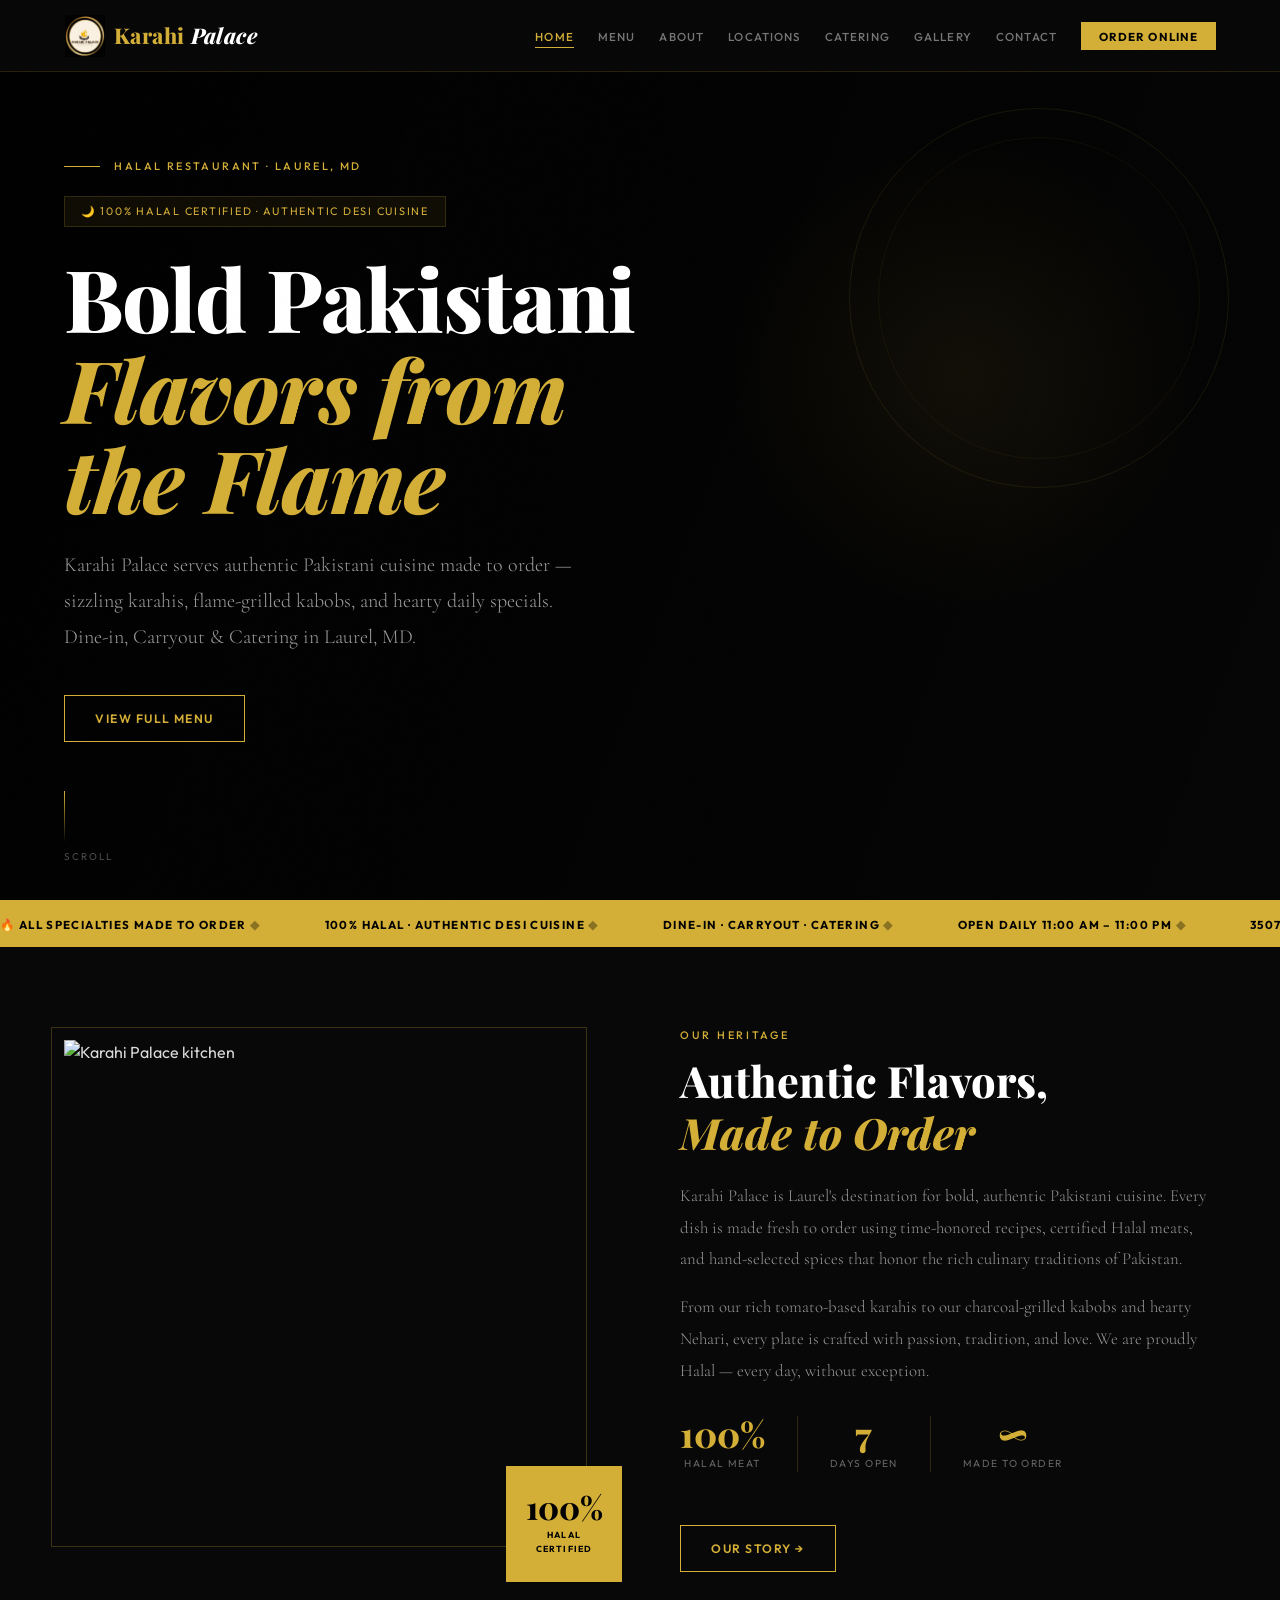
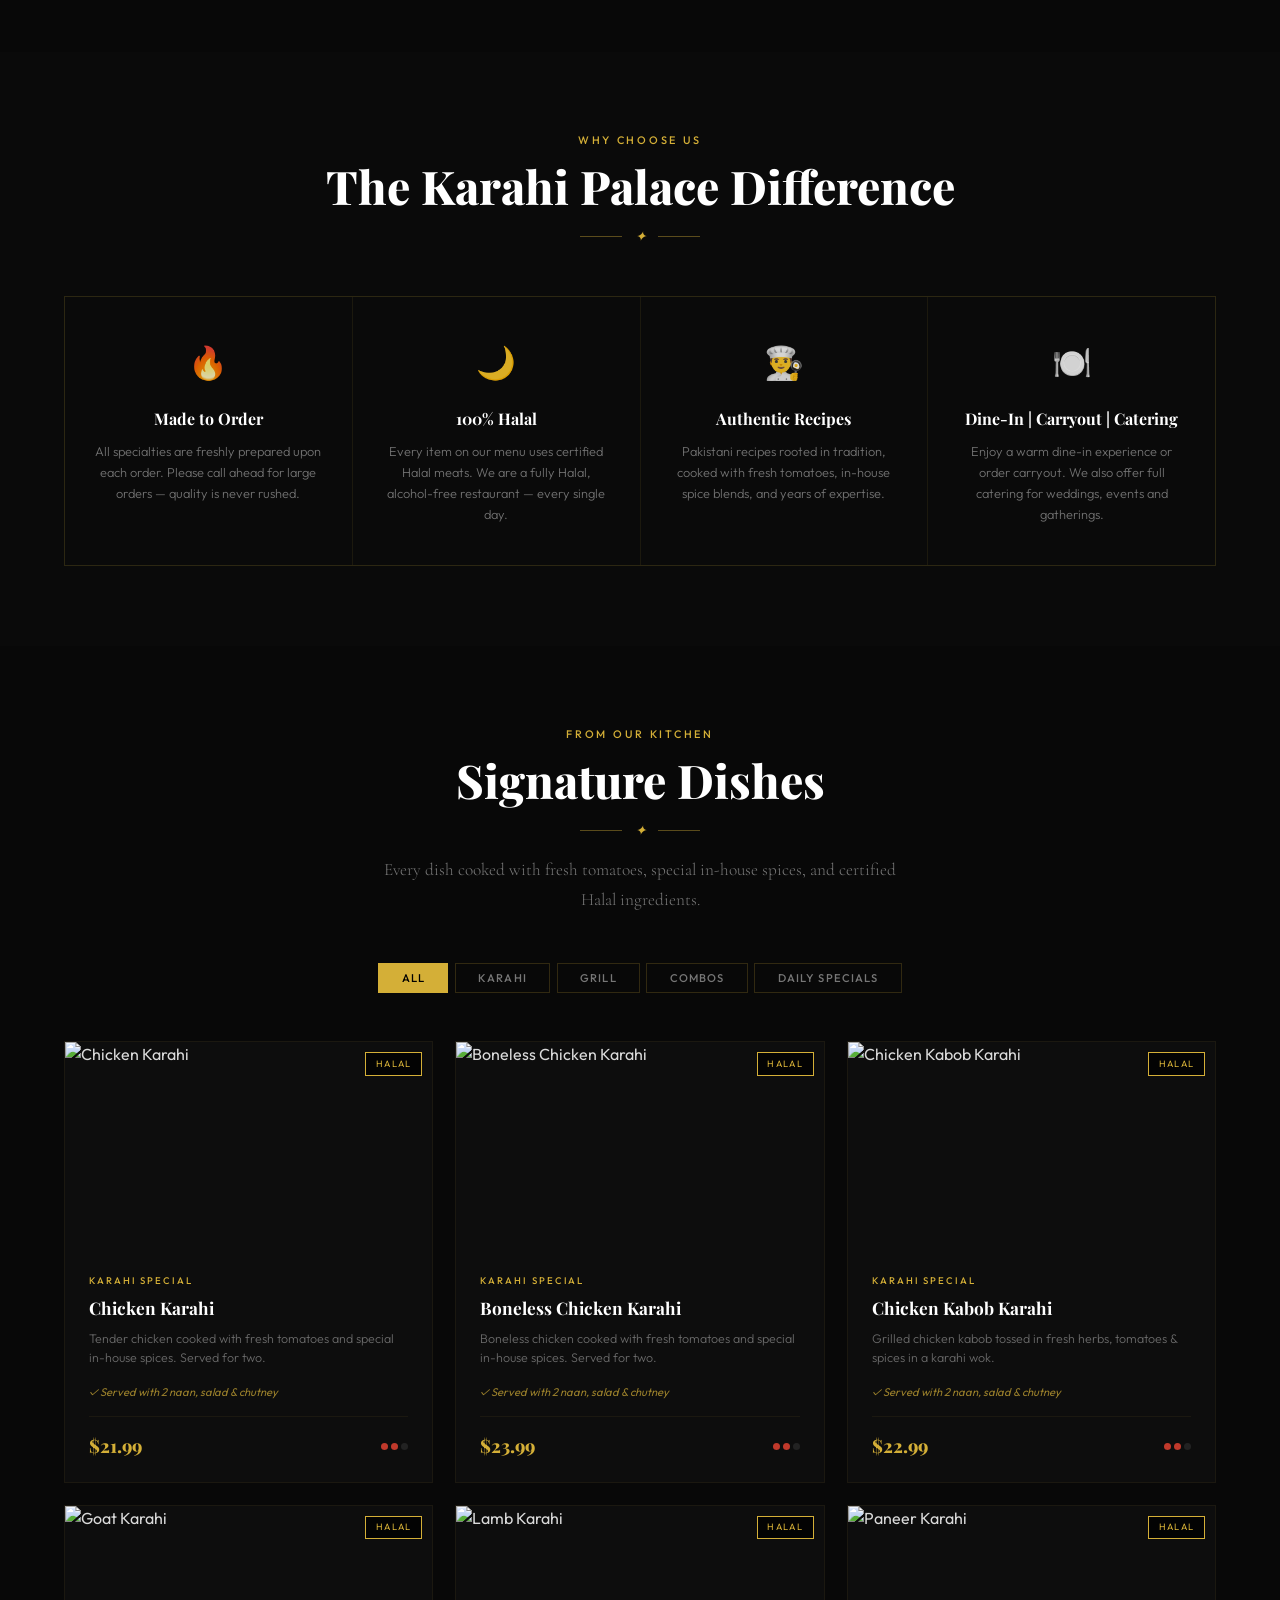
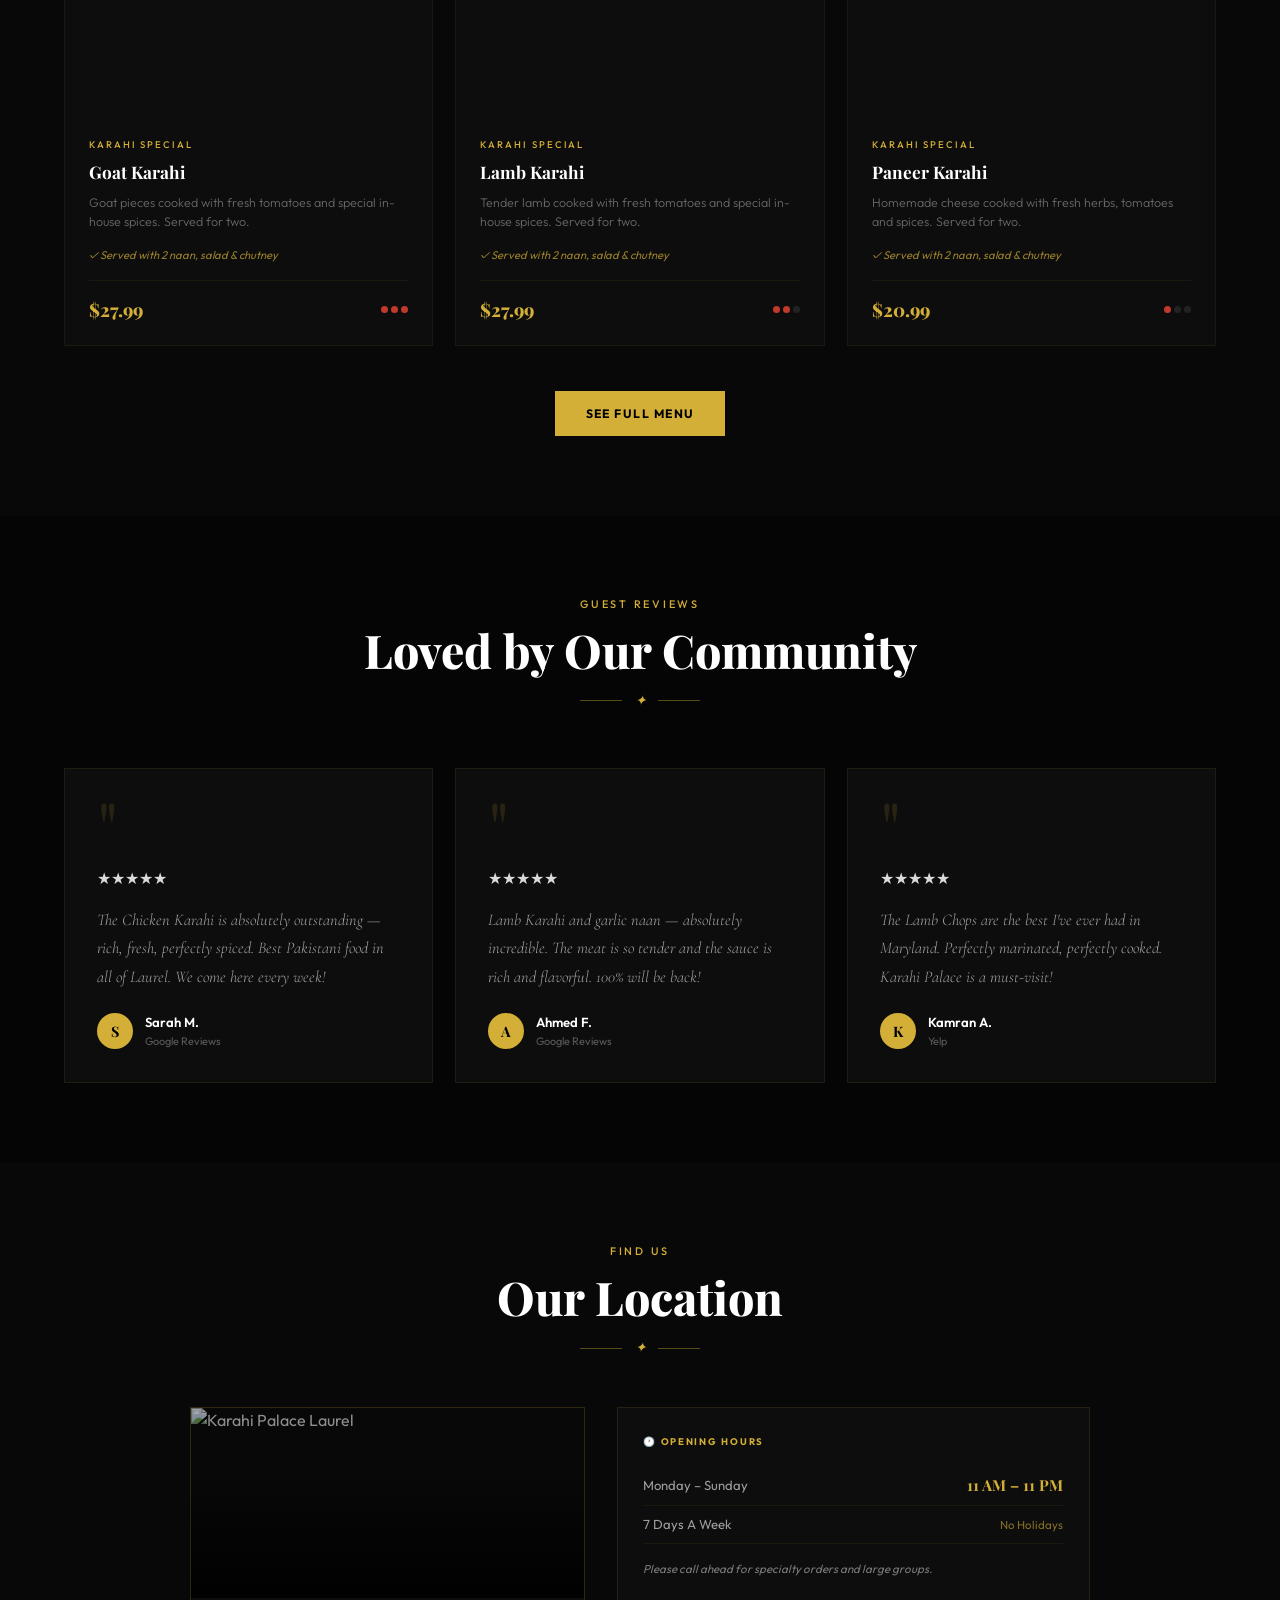
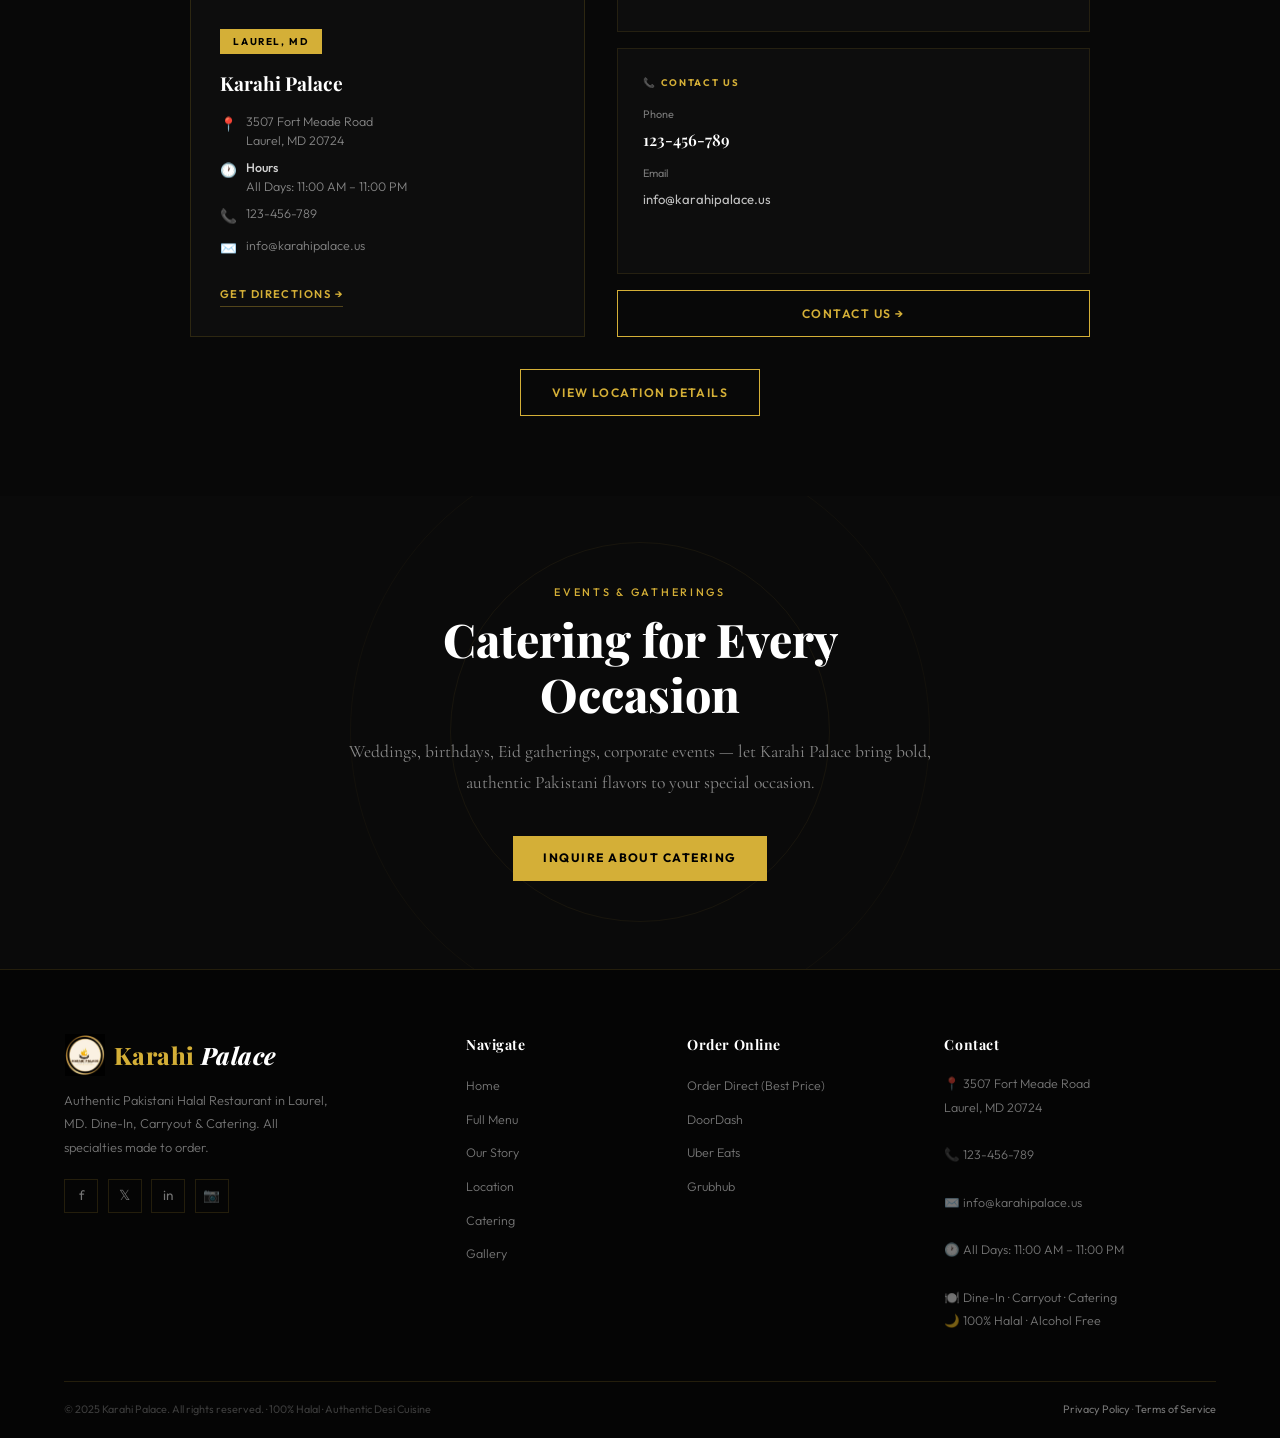
==== commit b1288fdc: "Update index.html" ====
--- a/index.html
+++ b/index.html
@@ -292,7 +292,7 @@
     <div class="feature-box reveal"><span class="feature-icon">🔥</span><div class="feature-title">Made to Order</div><div class="feature-desc">All specialties are freshly prepared upon each order. Please call ahead for large orders — quality is never rushed.</div></div>
     <div class="feature-box reveal reveal-d1"><span class="feature-icon">🌙</span><div class="feature-title">100% Halal</div><div class="feature-desc">Every item on our menu uses certified Halal meats. We are a fully Halal, alcohol-free restaurant — every single day.</div></div>
     <div class="feature-box reveal reveal-d2"><span class="feature-icon">👨‍🍳</span><div class="feature-title">Authentic Recipes</div><div class="feature-desc">Pakistani recipes rooted in tradition, cooked with fresh tomatoes, in-house spice blends, and years of expertise.</div></div>
-    <div class="feature-box reveal reveal-d3"><span class="feature-icon">🍽️</span><div class="feature-title">Dine-In Carryout Catering</div><div class="feature-desc">Enjoy a warm dine-in experience or order carryout. We also offer full catering for weddings, events and gatherings.</div></div>
+    <div class="feature-box reveal reveal-d3"><span class="feature-icon">🍽️</span><div class="feature-title">Dine-In | Carryout | Catering</div><div class="feature-desc">Enjoy a warm dine-in experience or order carryout. We also offer full catering for weddings, events and gatherings.</div></div>
   </div>
 </section>
 
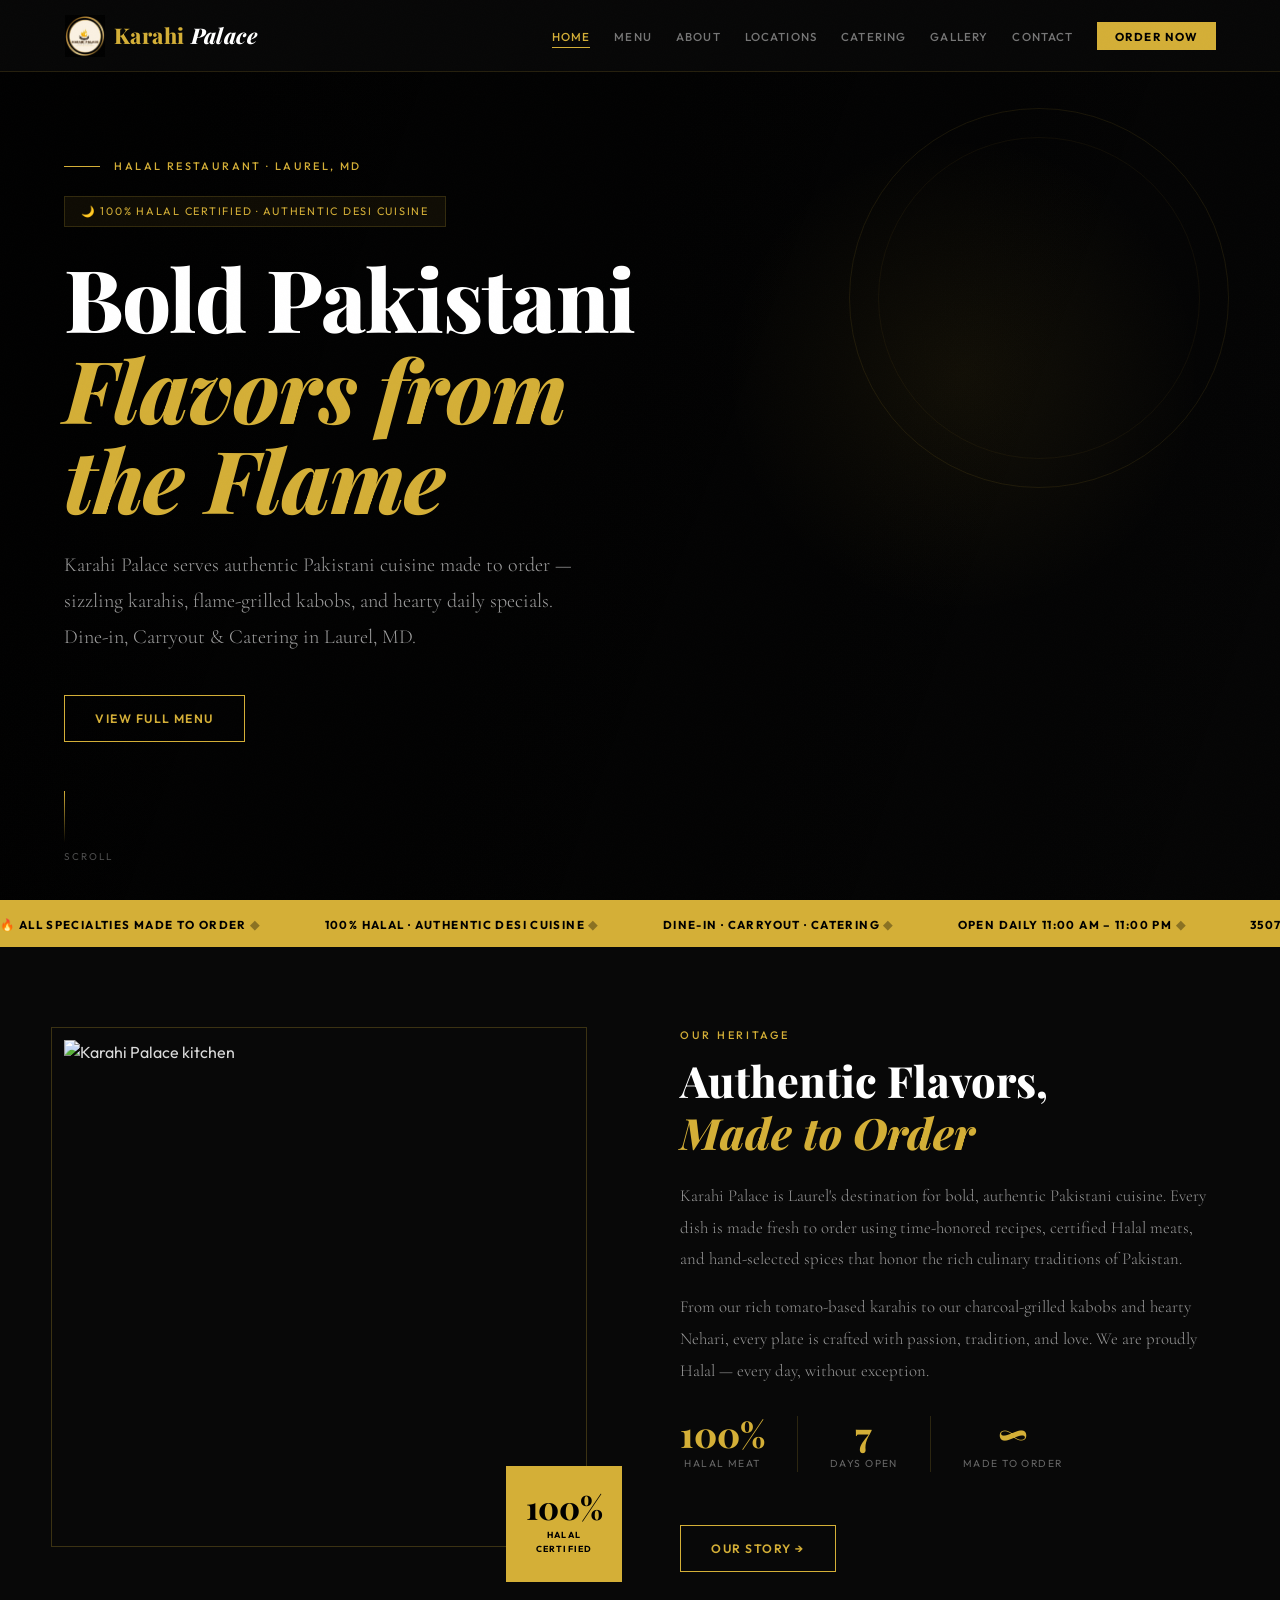
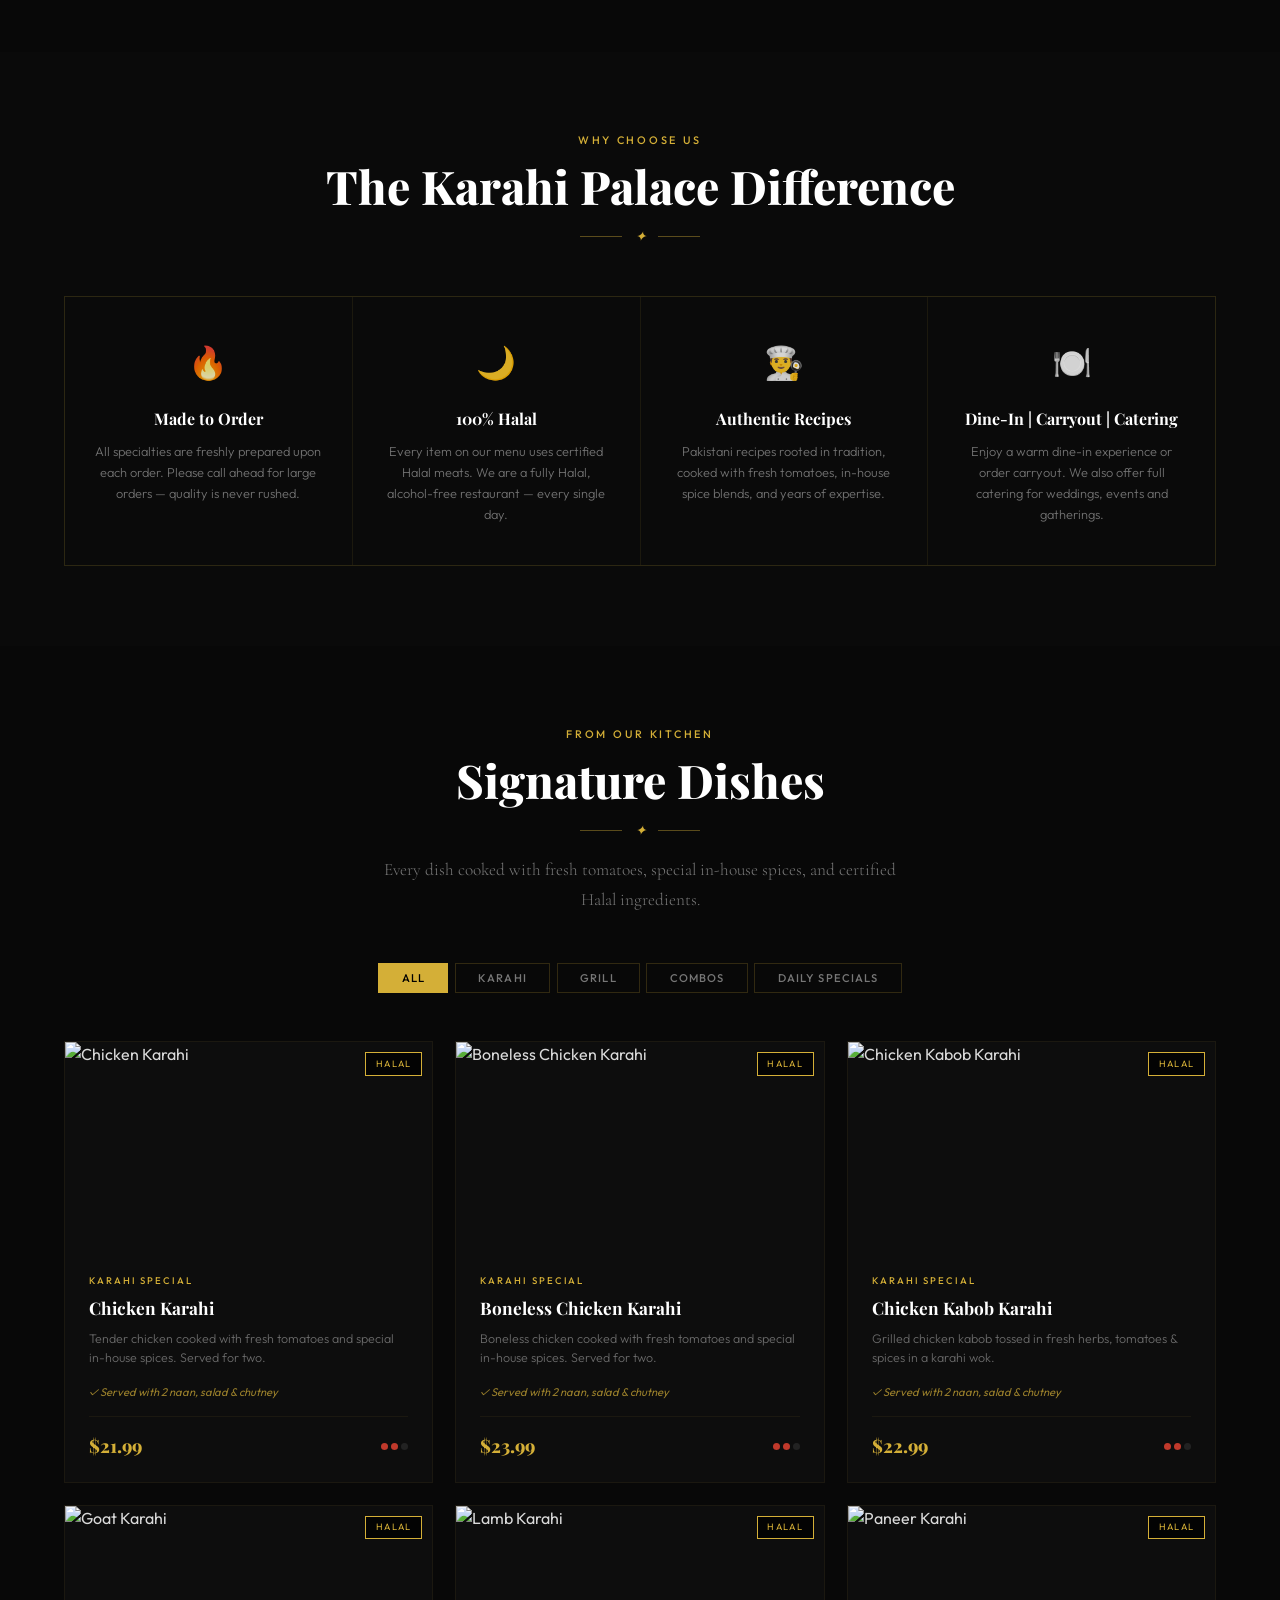
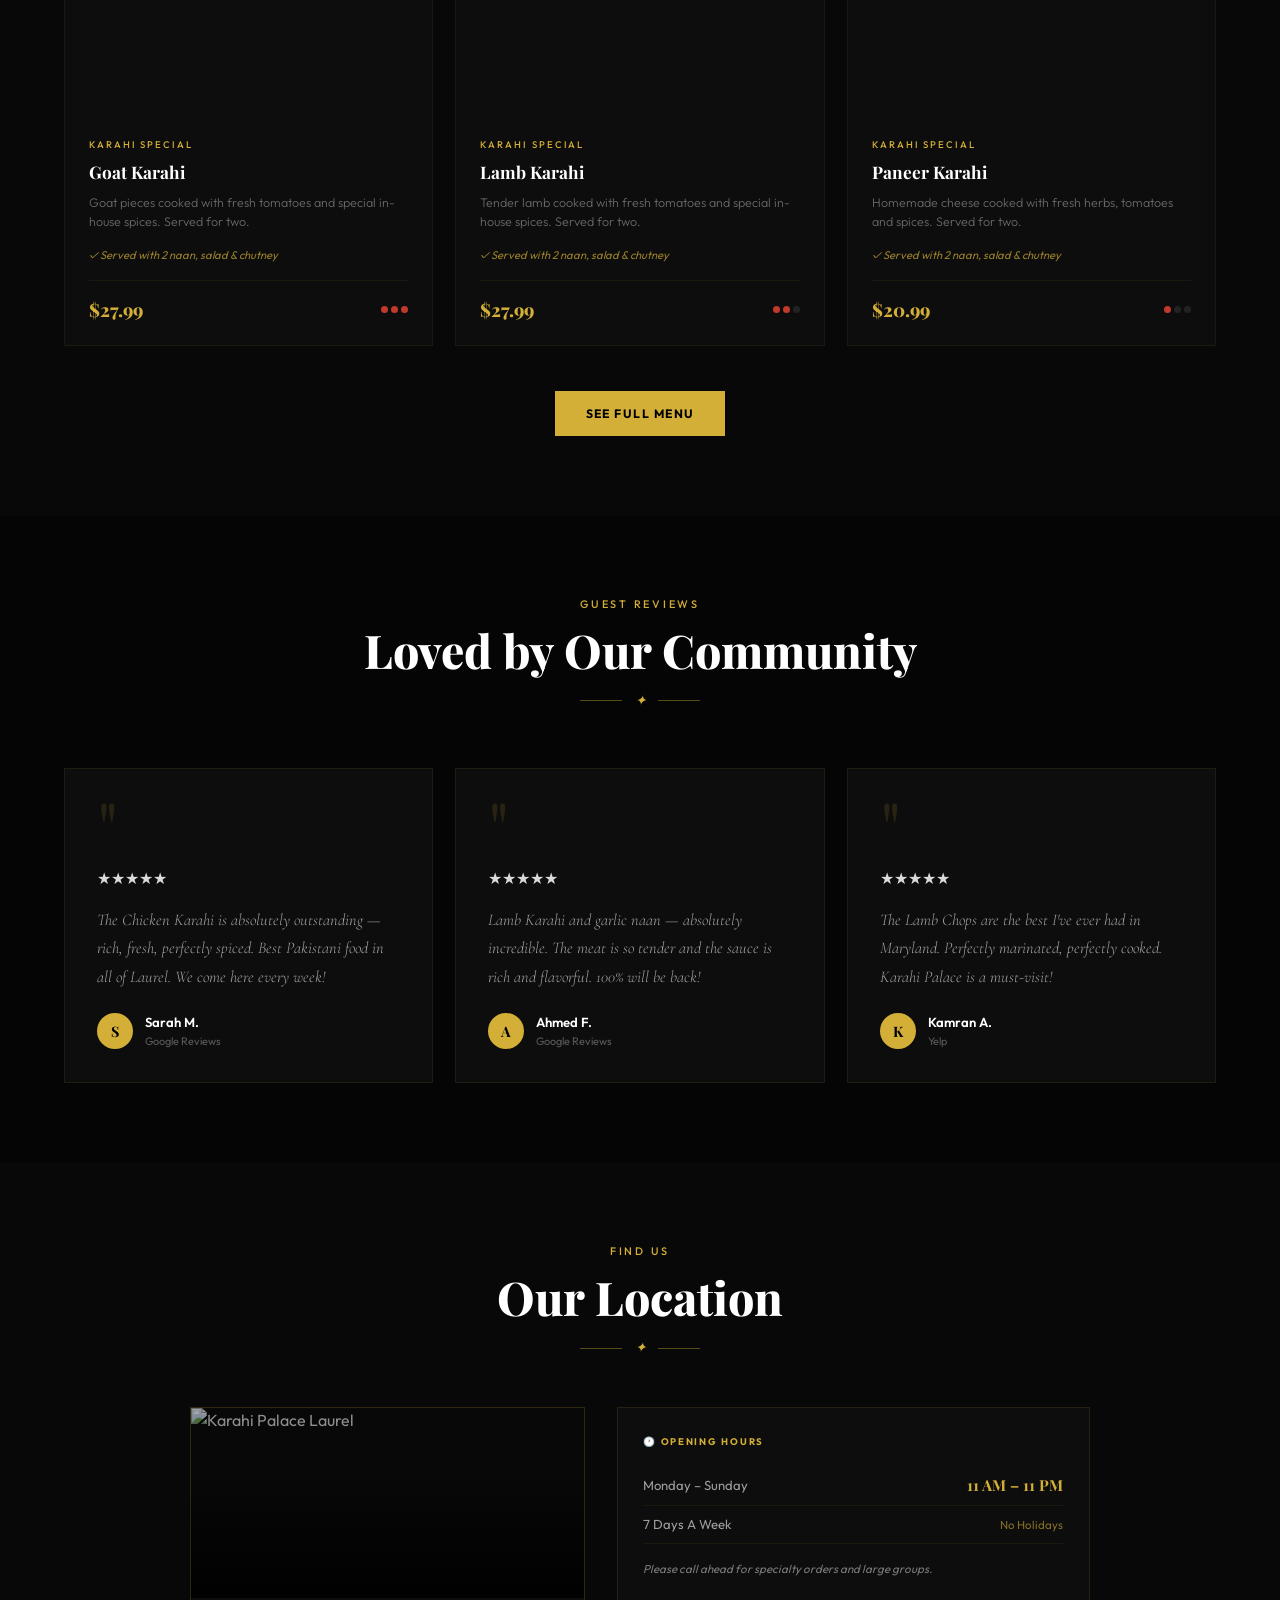
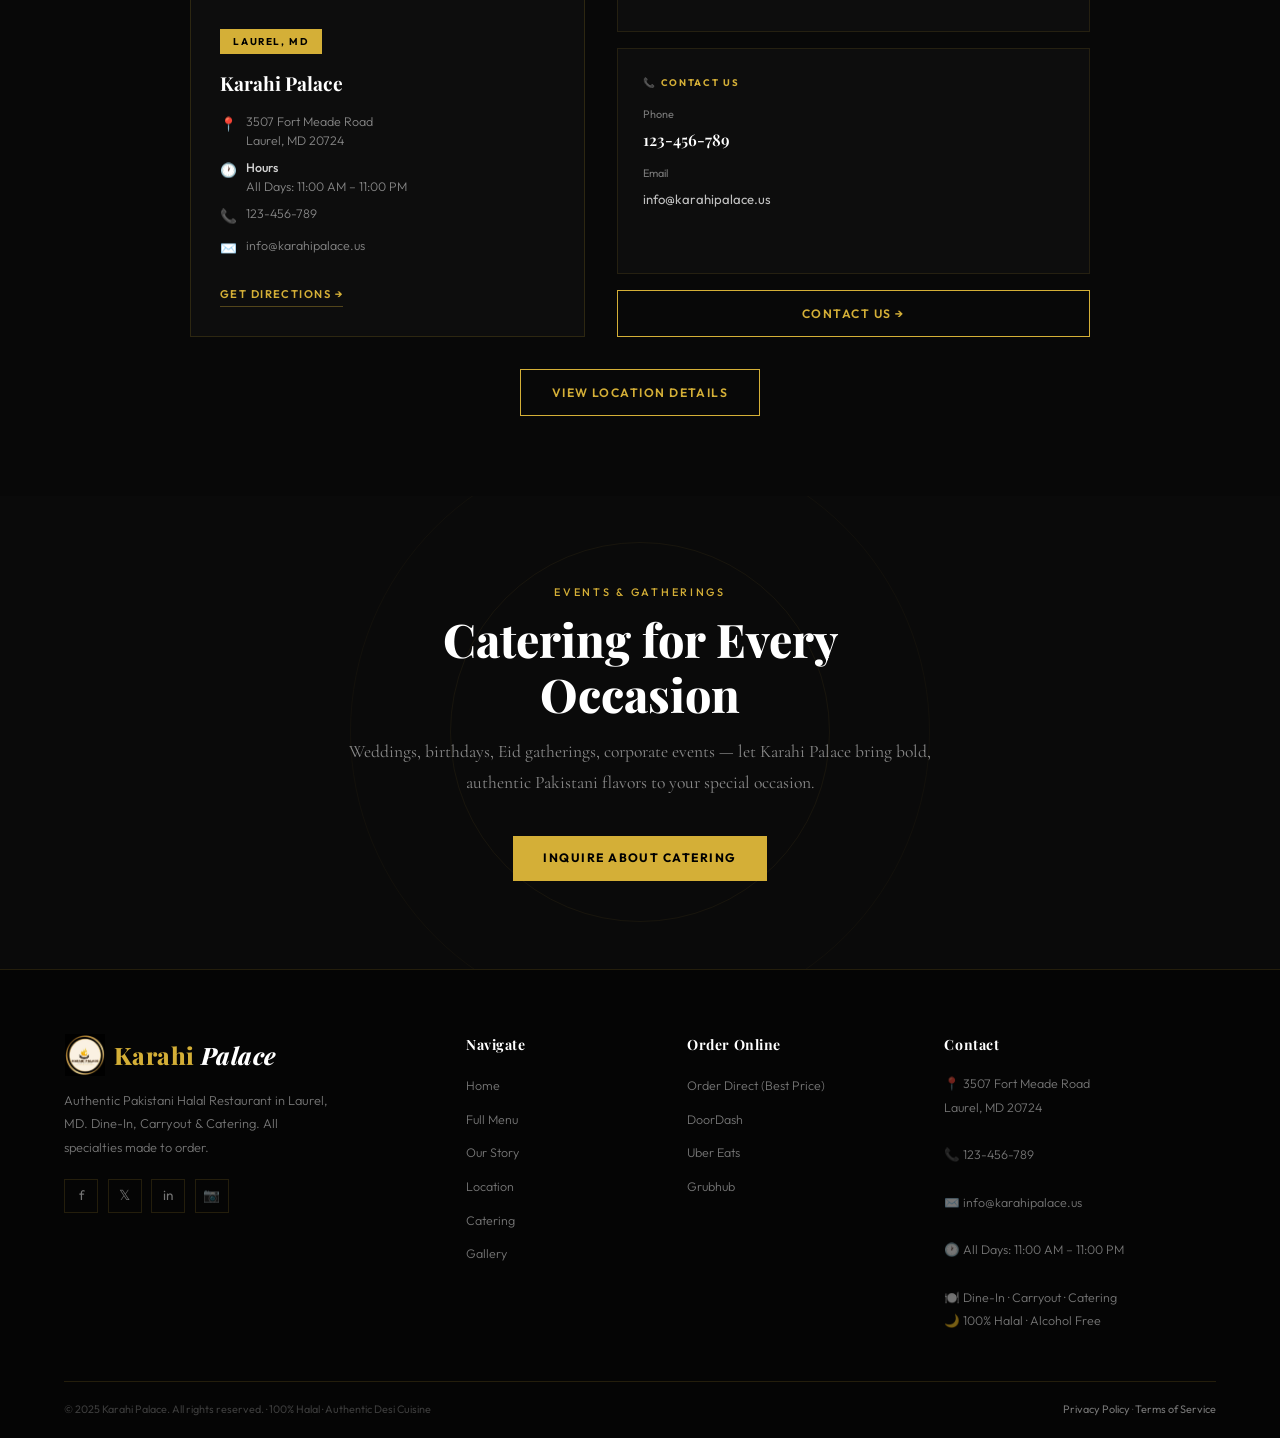
==== commit ea03ad77: "Update index.html" ====
--- a/index.html
+++ b/index.html
@@ -205,7 +205,7 @@
     <li><a href="catering.html">Catering</a></li>
     <li><a href="gallery.html">Gallery</a></li>
     <li><a href="contact.html">Contact</a></li>
-    <li><a href="order.html" class="nav-order-btn">Order Online</a></li>
+    <li><a href="order.html" class="nav-order-btn">Order Now</a></li>
   </ul>
   <button class="hamburger" id="hamburger" aria-label="Open menu"><span></span><span></span><span></span></button>
 </nav>
@@ -219,7 +219,7 @@
     <li><a href="catering.html">Catering</a></li>
     <li><a href="gallery.html">Gallery</a></li>
     <li><a href="contact.html">Contact</a></li>
-  <li><a href="order.html" class="mobile-order">Order Online</a></li>
+  <li><a href="order.html" class="mobile-order">Order Now</a></li>
   </ul>
 </div>
 
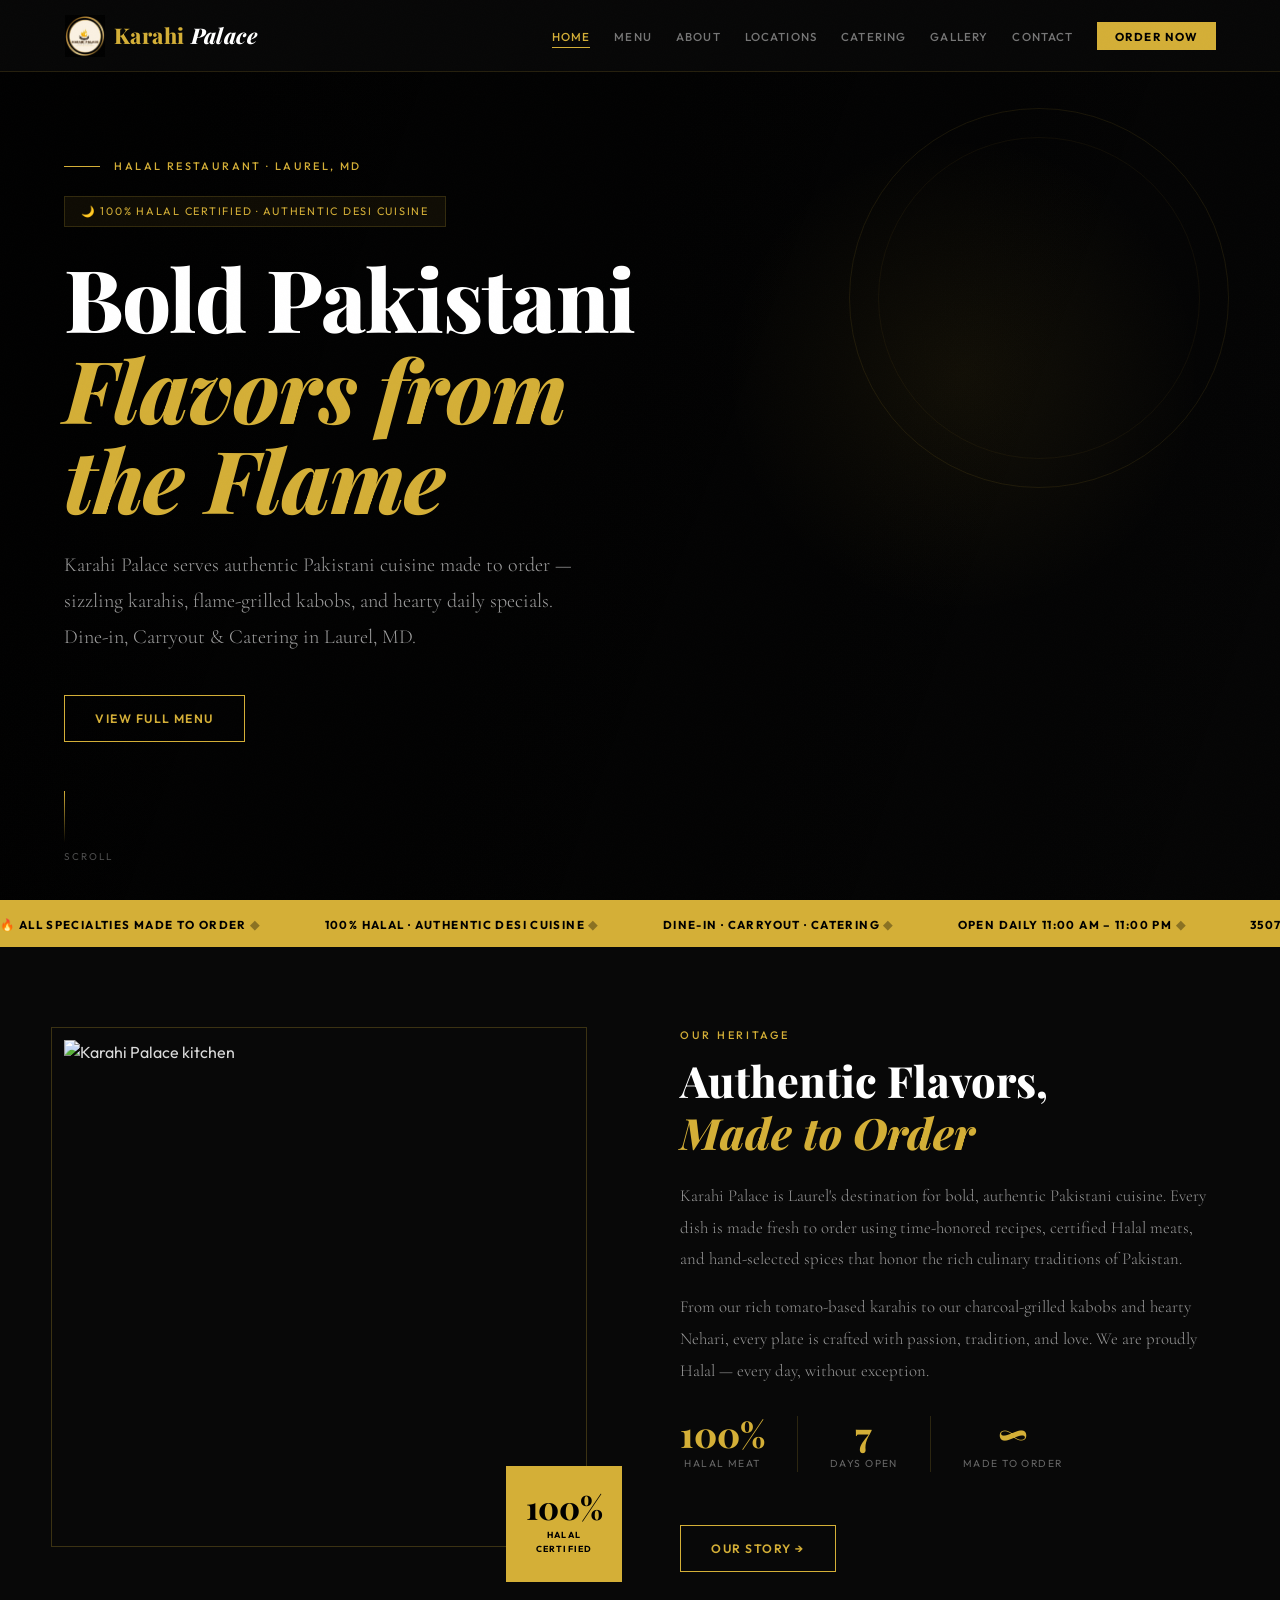
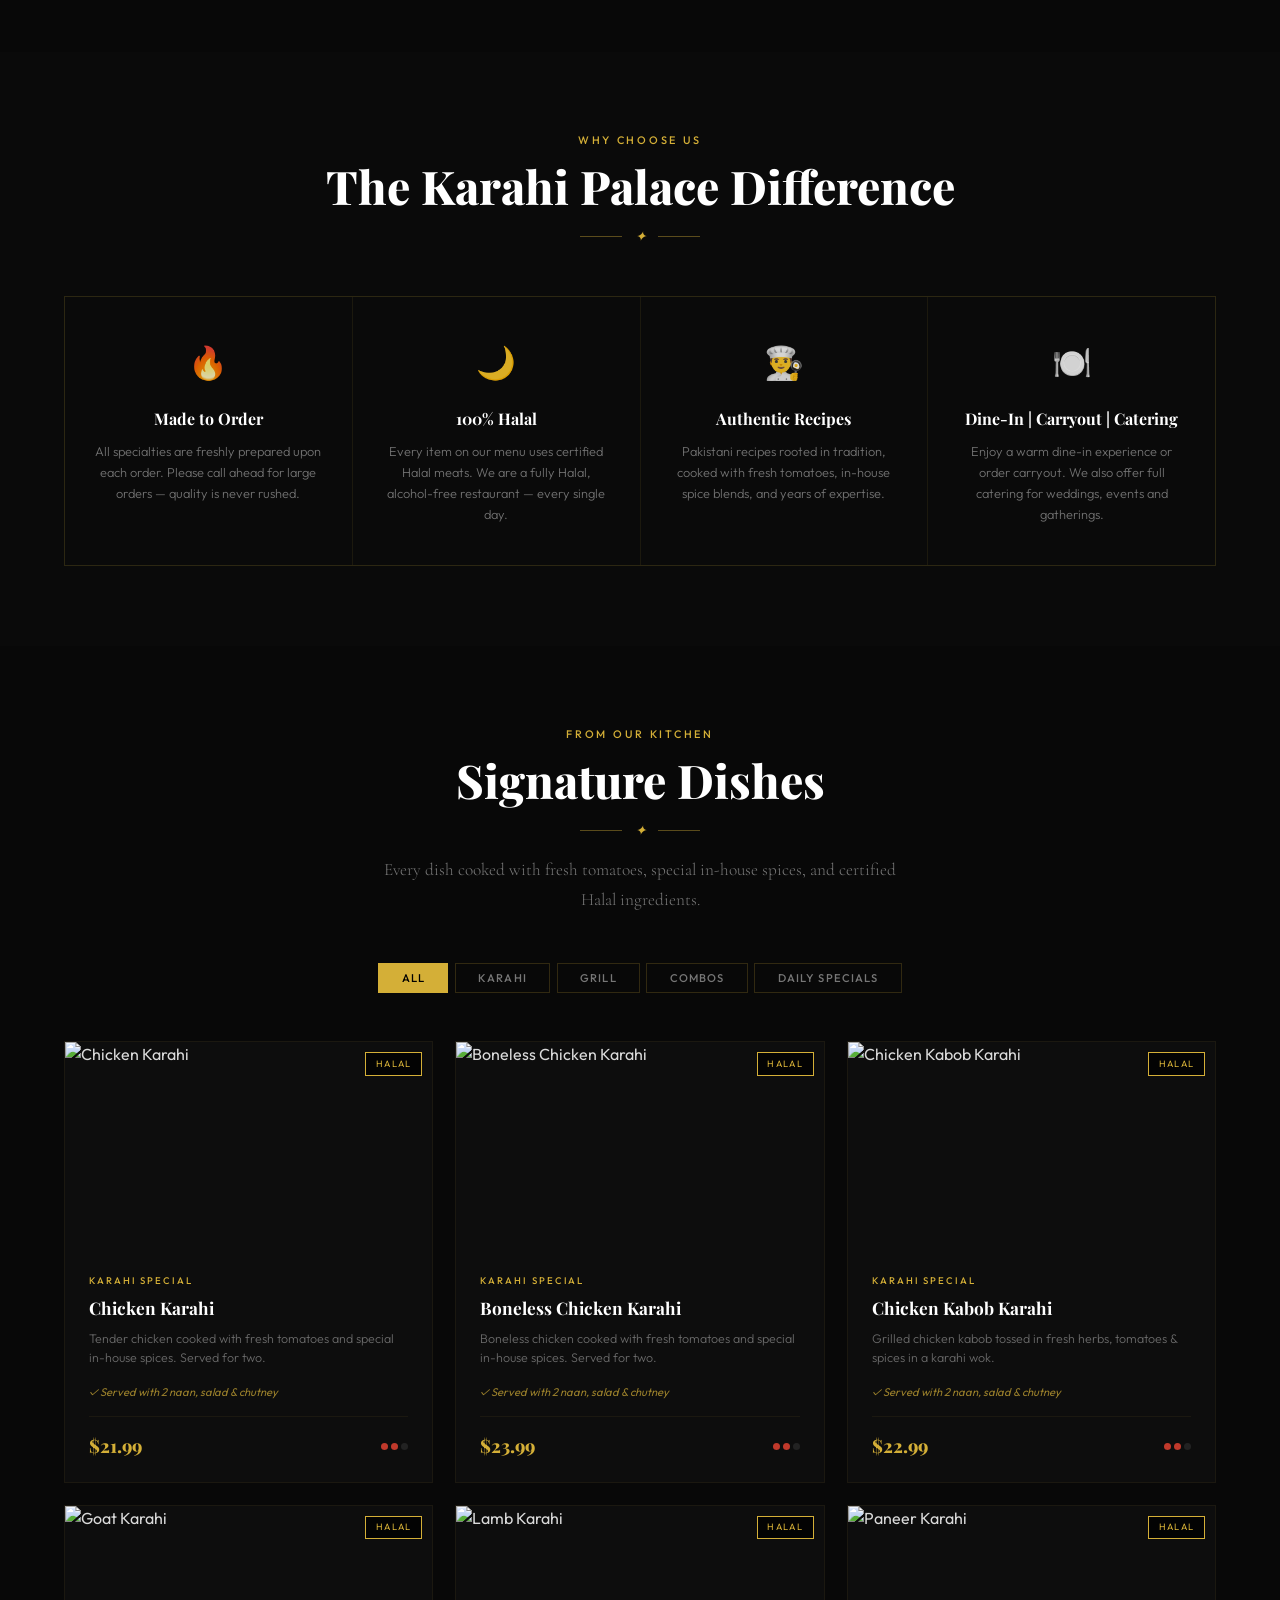
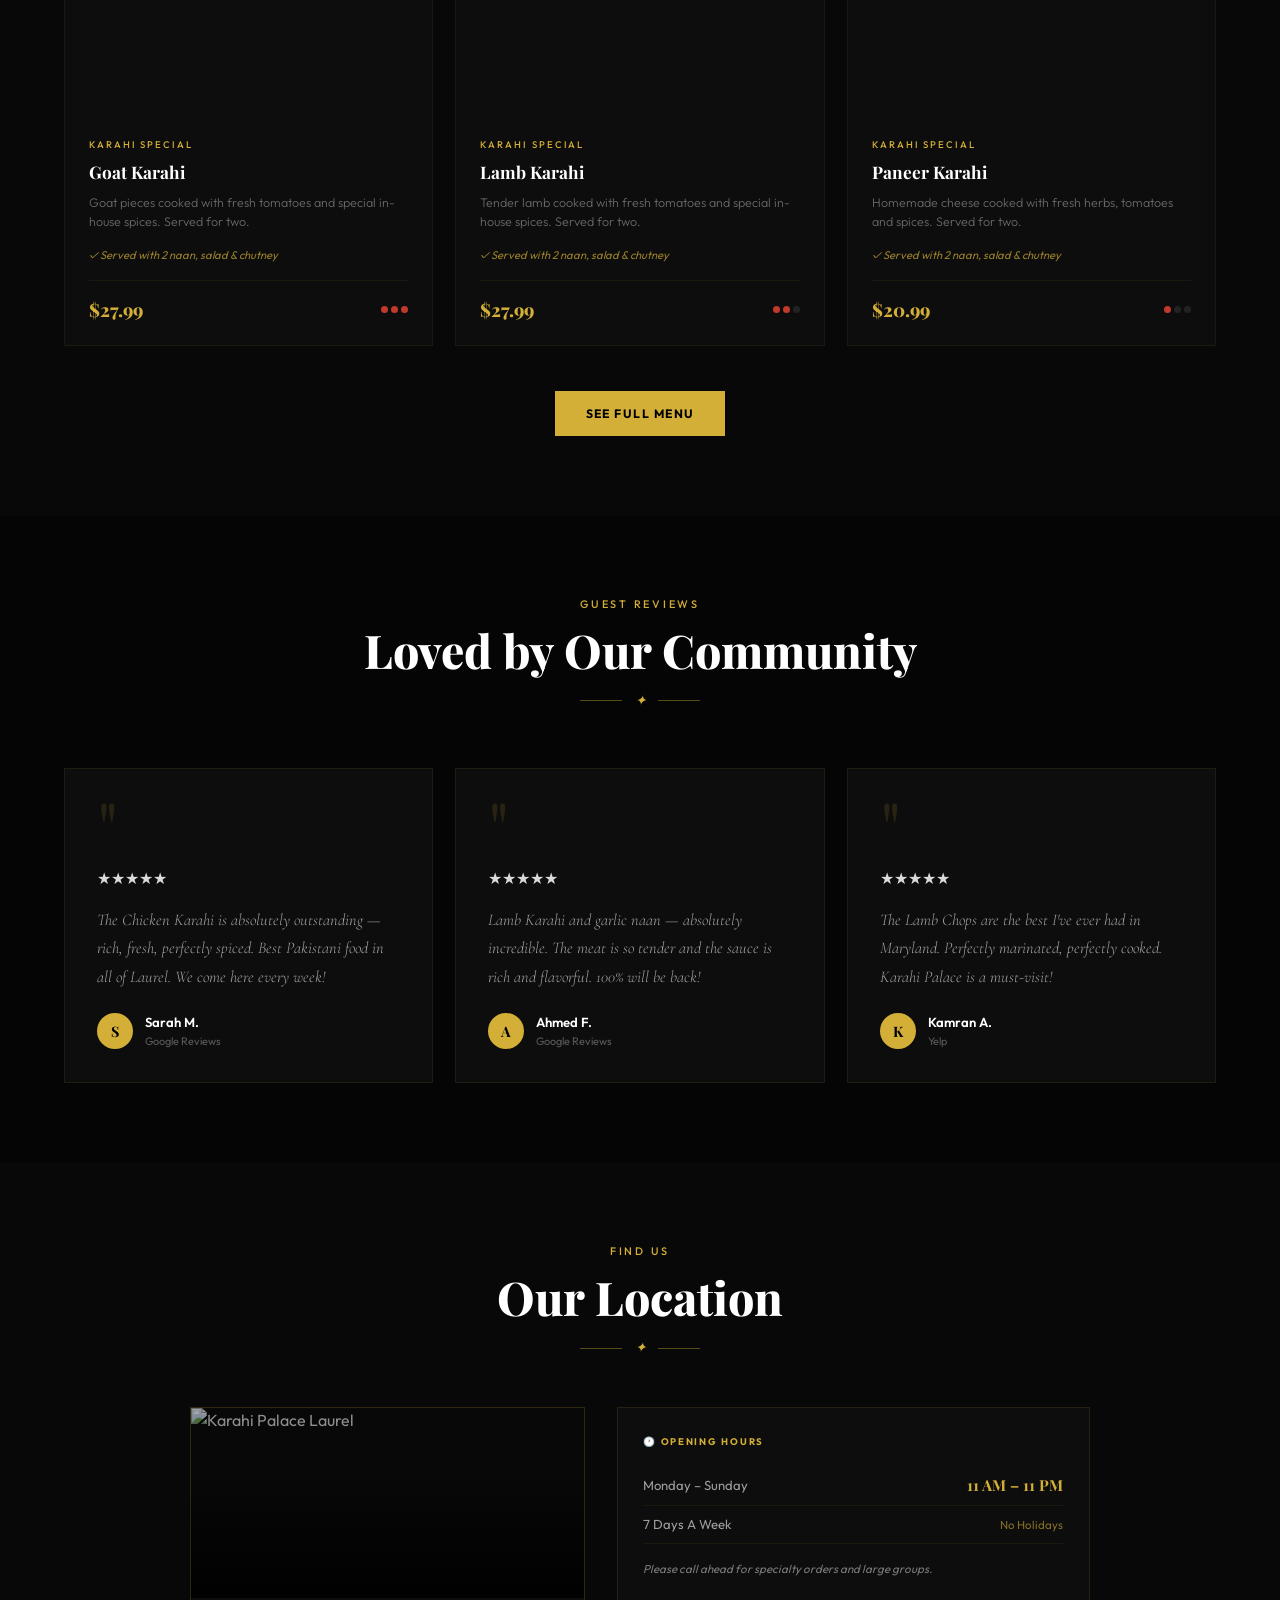
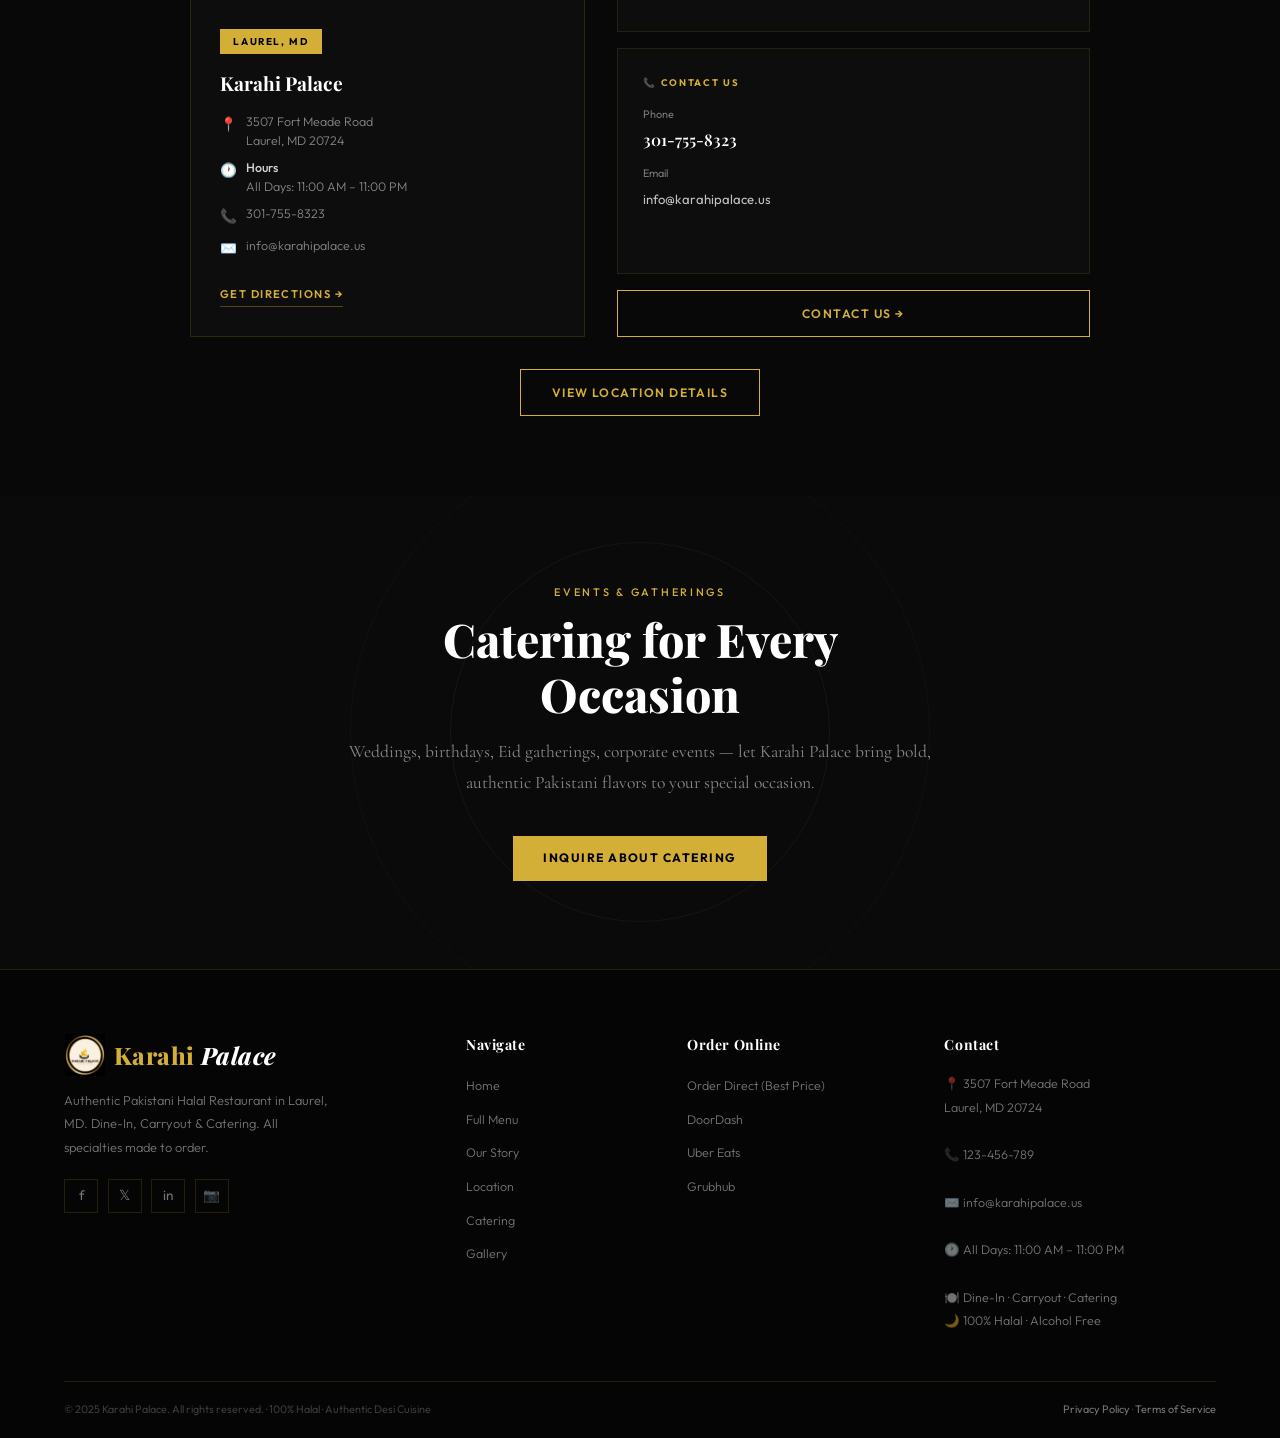
==== commit f1c617d7: "Update index.html" ====
--- a/index.html
+++ b/index.html
@@ -367,7 +367,7 @@
         <div class="loc-name">Karahi Palace</div>
         <div class="loc-detail"><span class="loc-detail-icon">📍</span><div class="loc-detail-text">3507 Fort Meade Road<br/>Laurel, MD 20724</div></div>
         <div class="loc-detail"><span class="loc-detail-icon">🕐</span><div class="loc-detail-text"><strong>Hours</strong>All Days: 11:00 AM – 11:00 PM</div></div>
-        <div class="loc-detail"><span class="loc-detail-icon">📞</span><div class="loc-detail-text"><a href="tel:+13017761234" style="color:inherit;text-decoration:none">123-456-789</a></div></div>
+        <div class="loc-detail"><span class="loc-detail-icon">📞</span><div class="loc-detail-text"><a href="tel:301-755-8323" style="color:inherit;text-decoration:none">301-755-8323</a></div></div>
         <div class="loc-detail"><span class="loc-detail-icon">✉️</span><div class="loc-detail-text"><a href="mailto:info@karahipalace.us" style="color:inherit;text-decoration:none">info@karahipalace.us</a></div></div>
         <a href="https://maps.google.com/?q=3507+Fort+Meade+Rd+Laurel+MD+20724" target="_blank" class="loc-dir">Get Directions →</a>
       </div>
@@ -390,7 +390,7 @@
         <span style="font-size:.6rem;letter-spacing:.18em;text-transform:uppercase;color:var(--gold);font-family:'Outfit',sans-serif;font-weight:700;display:block;margin-bottom:1rem">📞 Contact Us</span>
         <div style="margin-bottom:.75rem">
           <div style="font-size:.68rem;color:var(--text-muted);font-family:'Outfit',sans-serif;margin-bottom:.2rem">Phone</div>
-          <a href="tel:+13017761234" style="font-family:'Playfair Display',serif;font-size:1rem;font-weight:600;color:#fff;text-decoration:none">123-456-789</a>
+          <a href="tel:301-755-8323" style="font-family:'Playfair Display',serif;font-size:1rem;font-weight:600;color:#fff;text-decoration:none">301-755-8323</a>
         </div>
         <div>
           <div style="font-size:.68rem;color:var(--text-muted);font-family:'Outfit',sans-serif;margin-bottom:.2rem">Email</div>
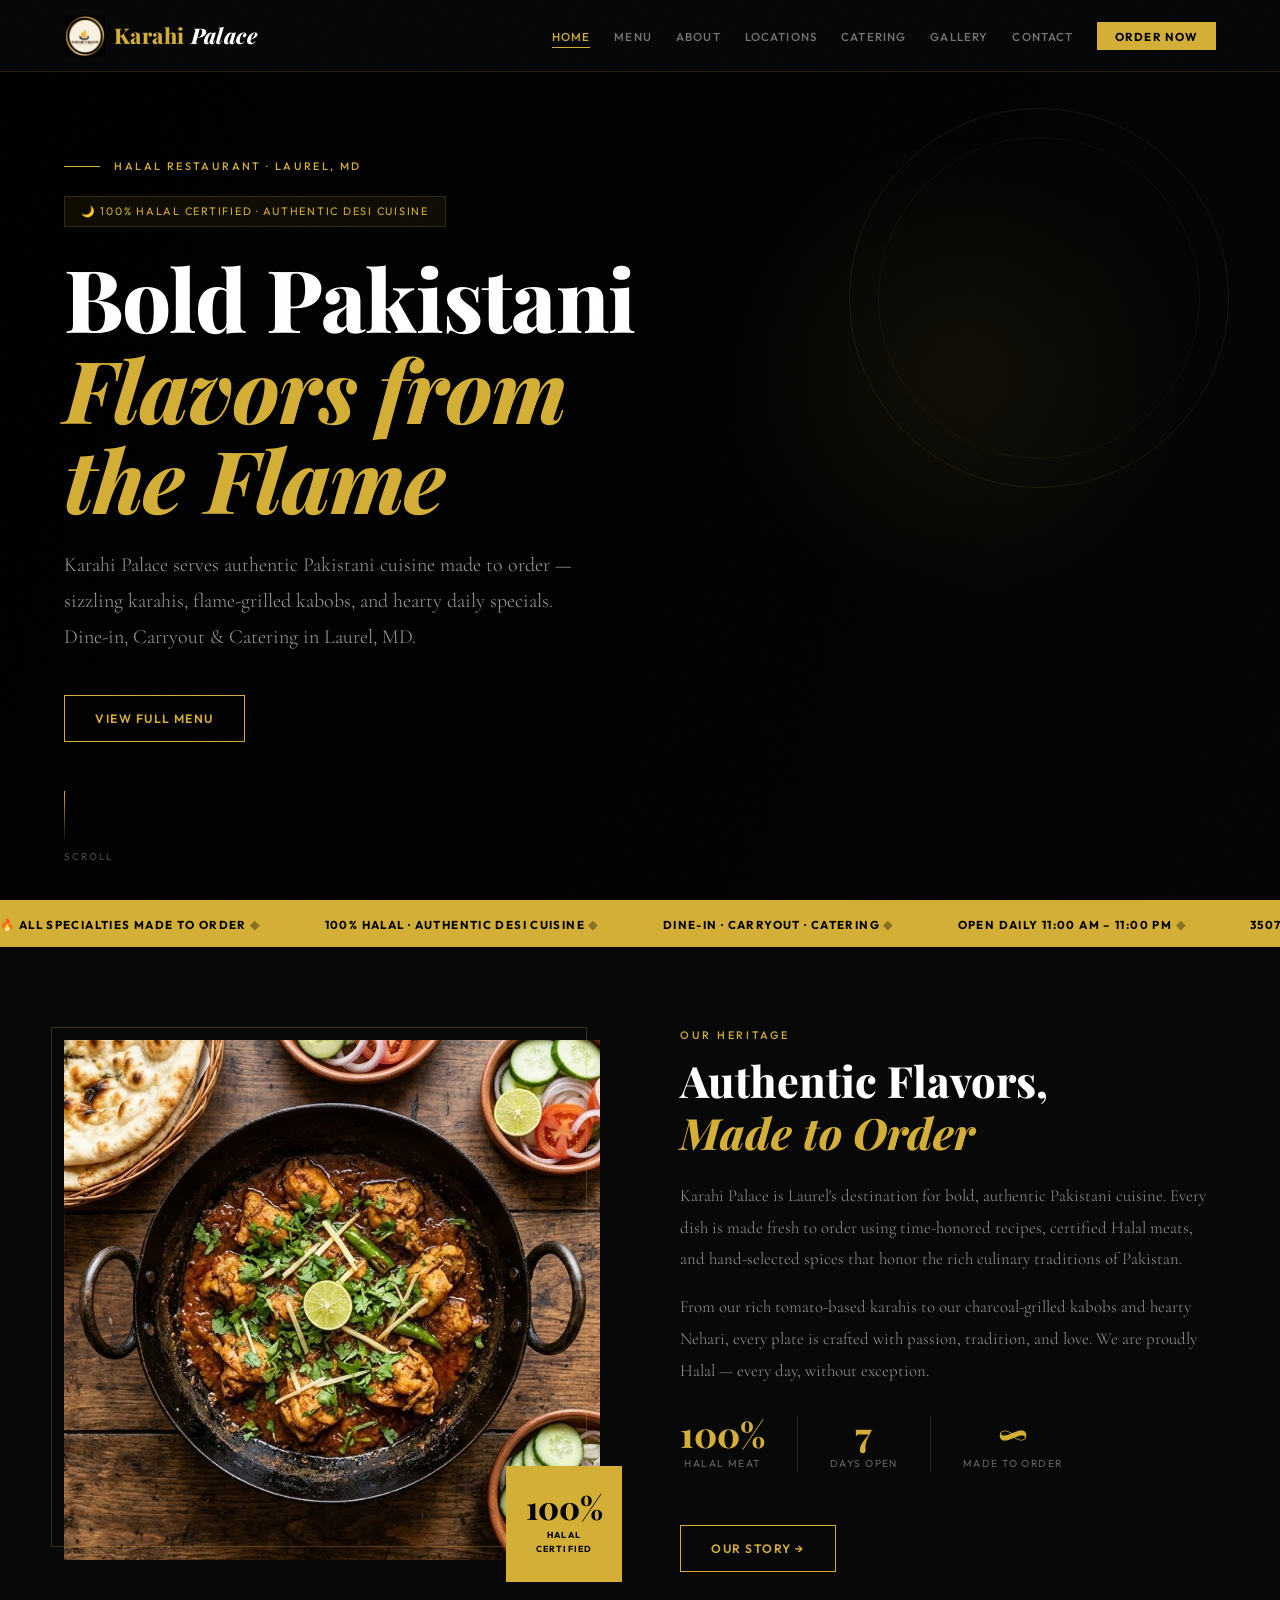
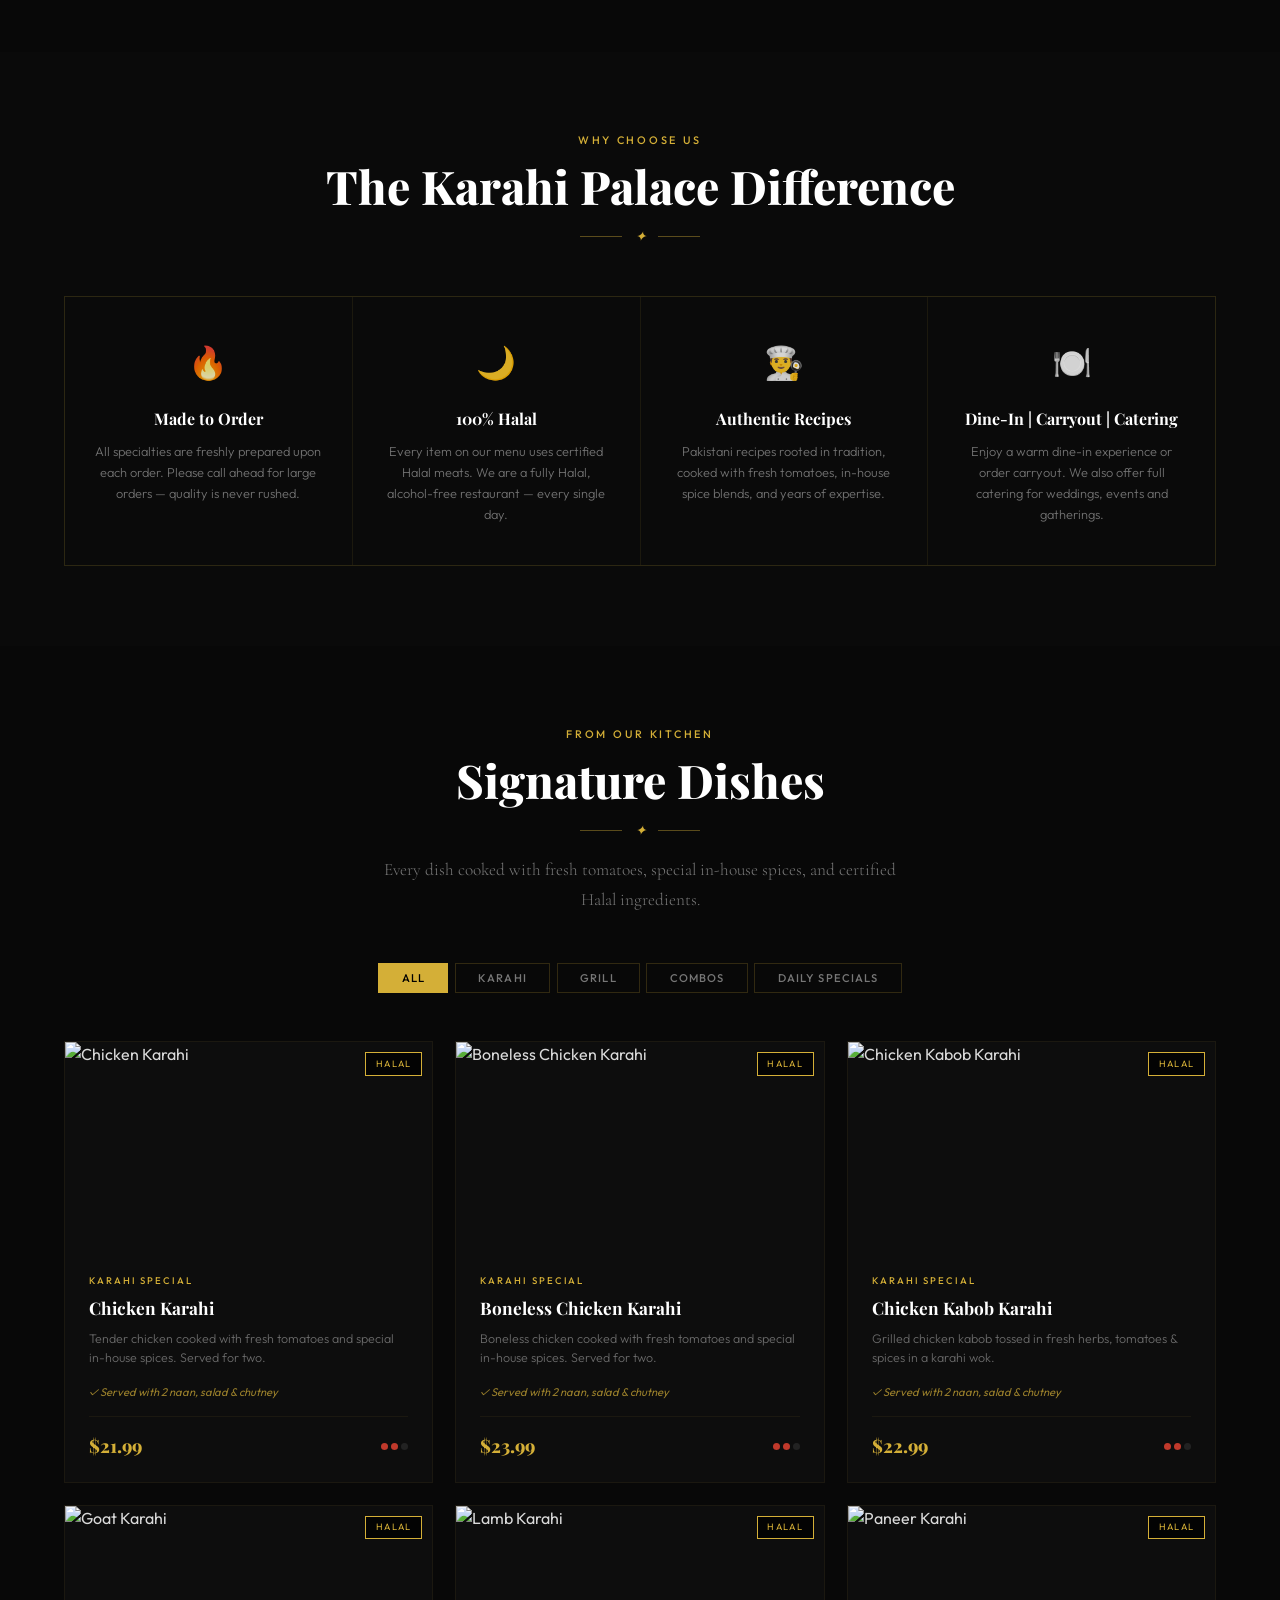
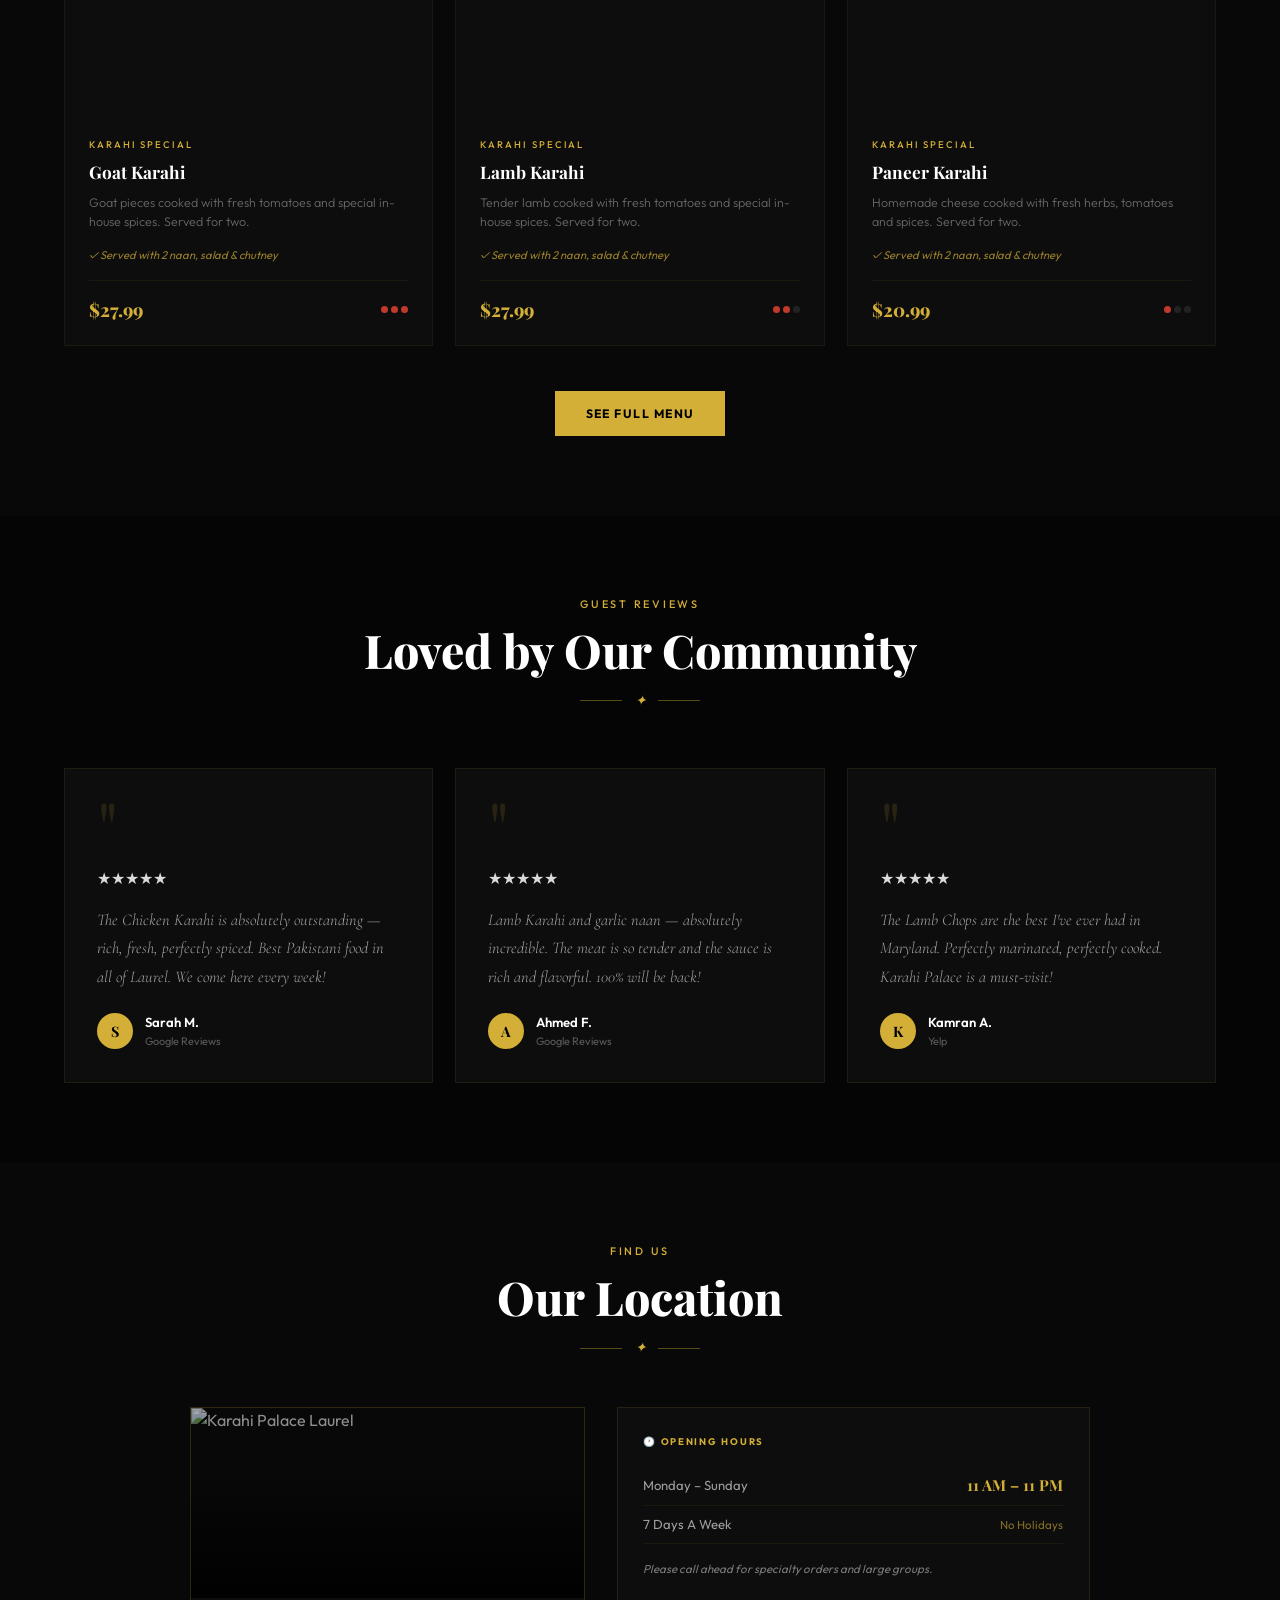
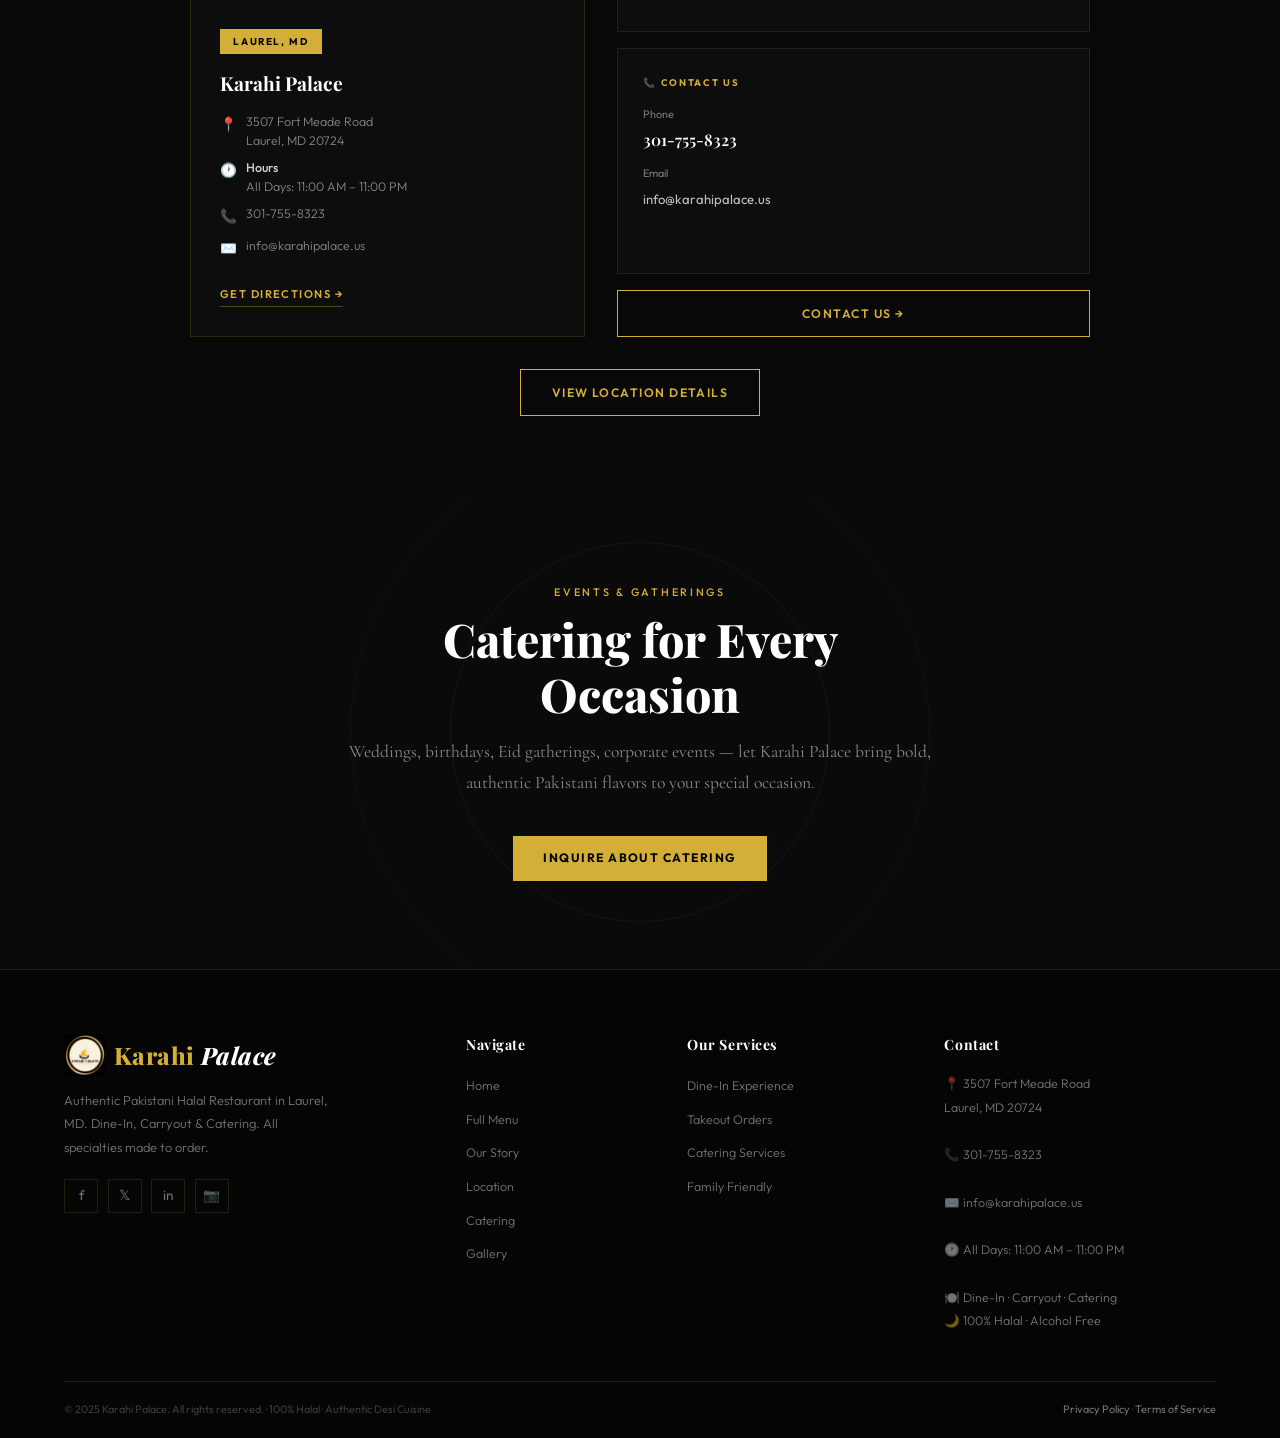
==== commit 8595b94c: "Add files via upload" ====
--- a/index.html
+++ b/index.html
@@ -262,7 +262,7 @@
 <section class="about-strip">
   <div class="about-strip-inner">
     <div class="about-img-wrap reveal">
-      <img src="https://images.unsplash.com/photo-1574484284002-952d92456975?w=800&q=85" alt="Karahi Palace kitchen"/>
+      <img src="chickenkarahi1.jpeg" alt="Karahi Palace kitchen"/>
       <div class="about-frame"></div>
       <div class="about-badge"><strong>100%</strong><span>Halal Certified</span></div>
     </div>
